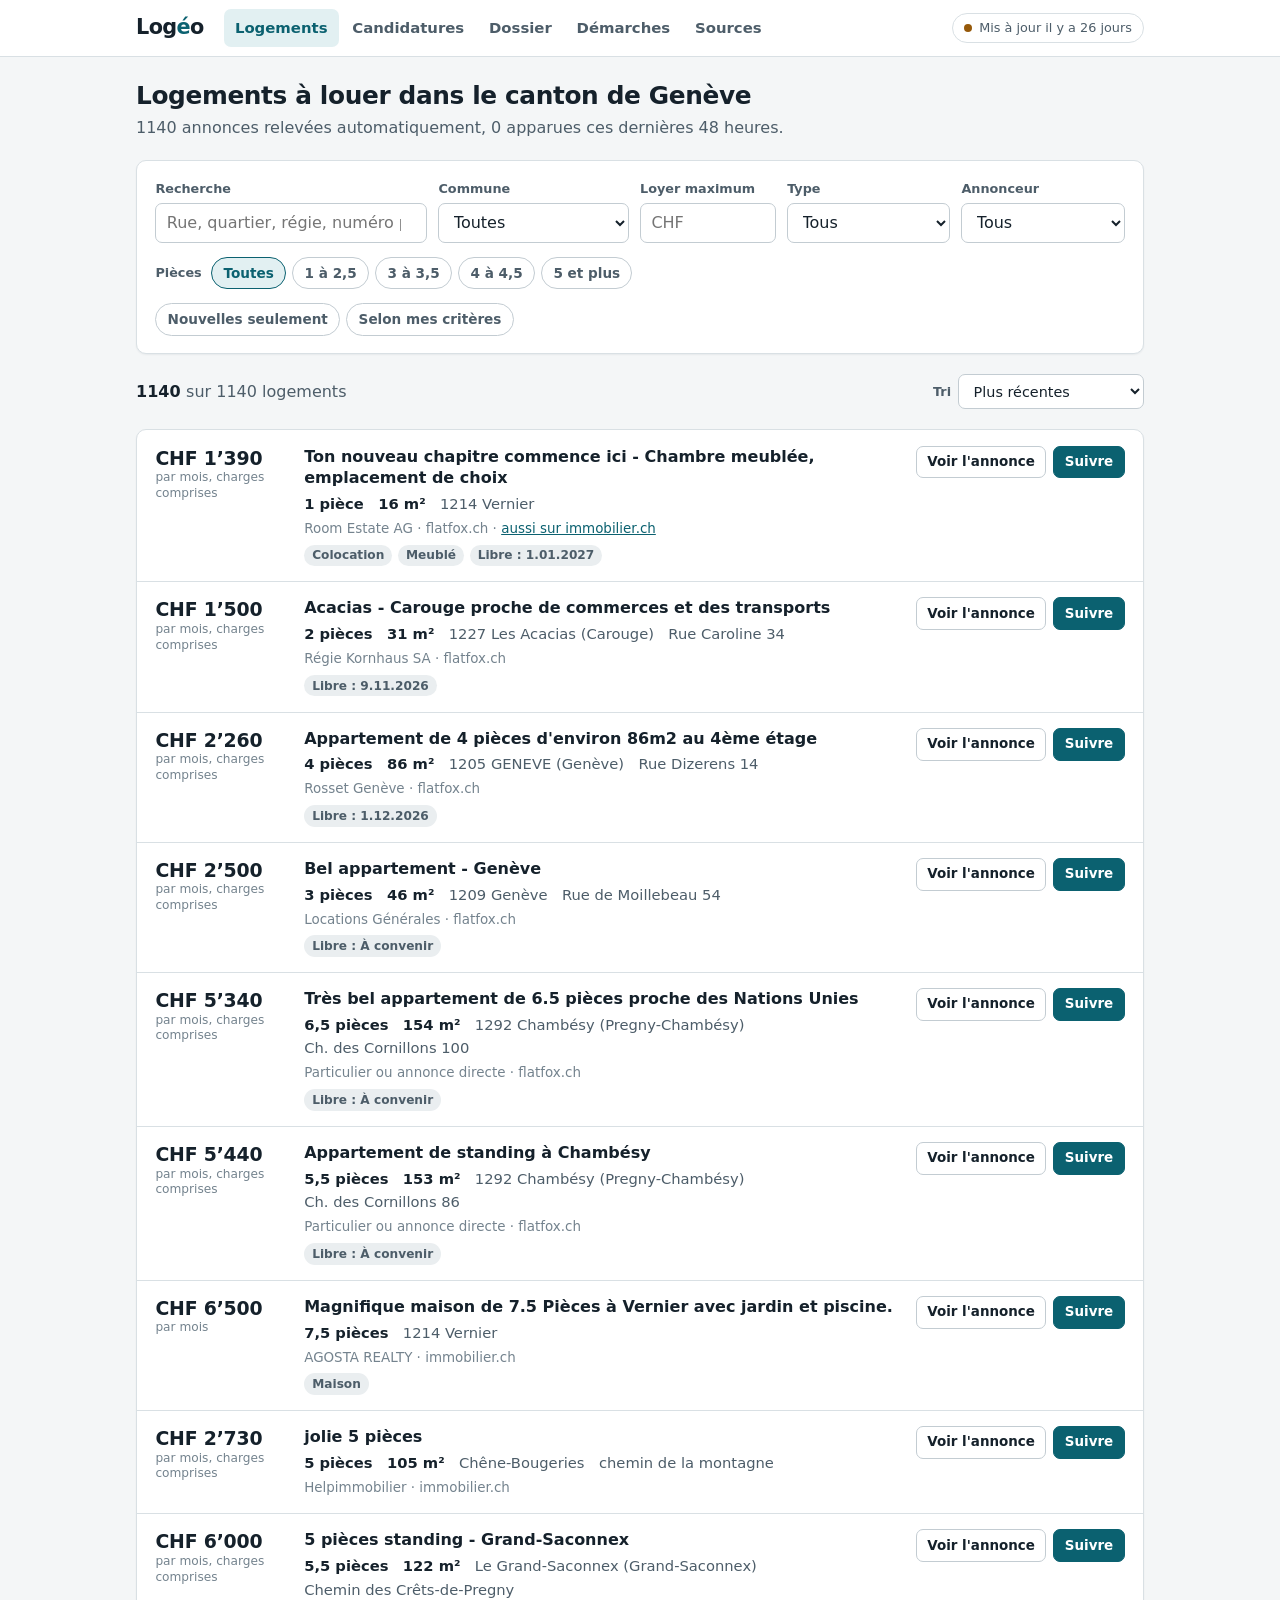
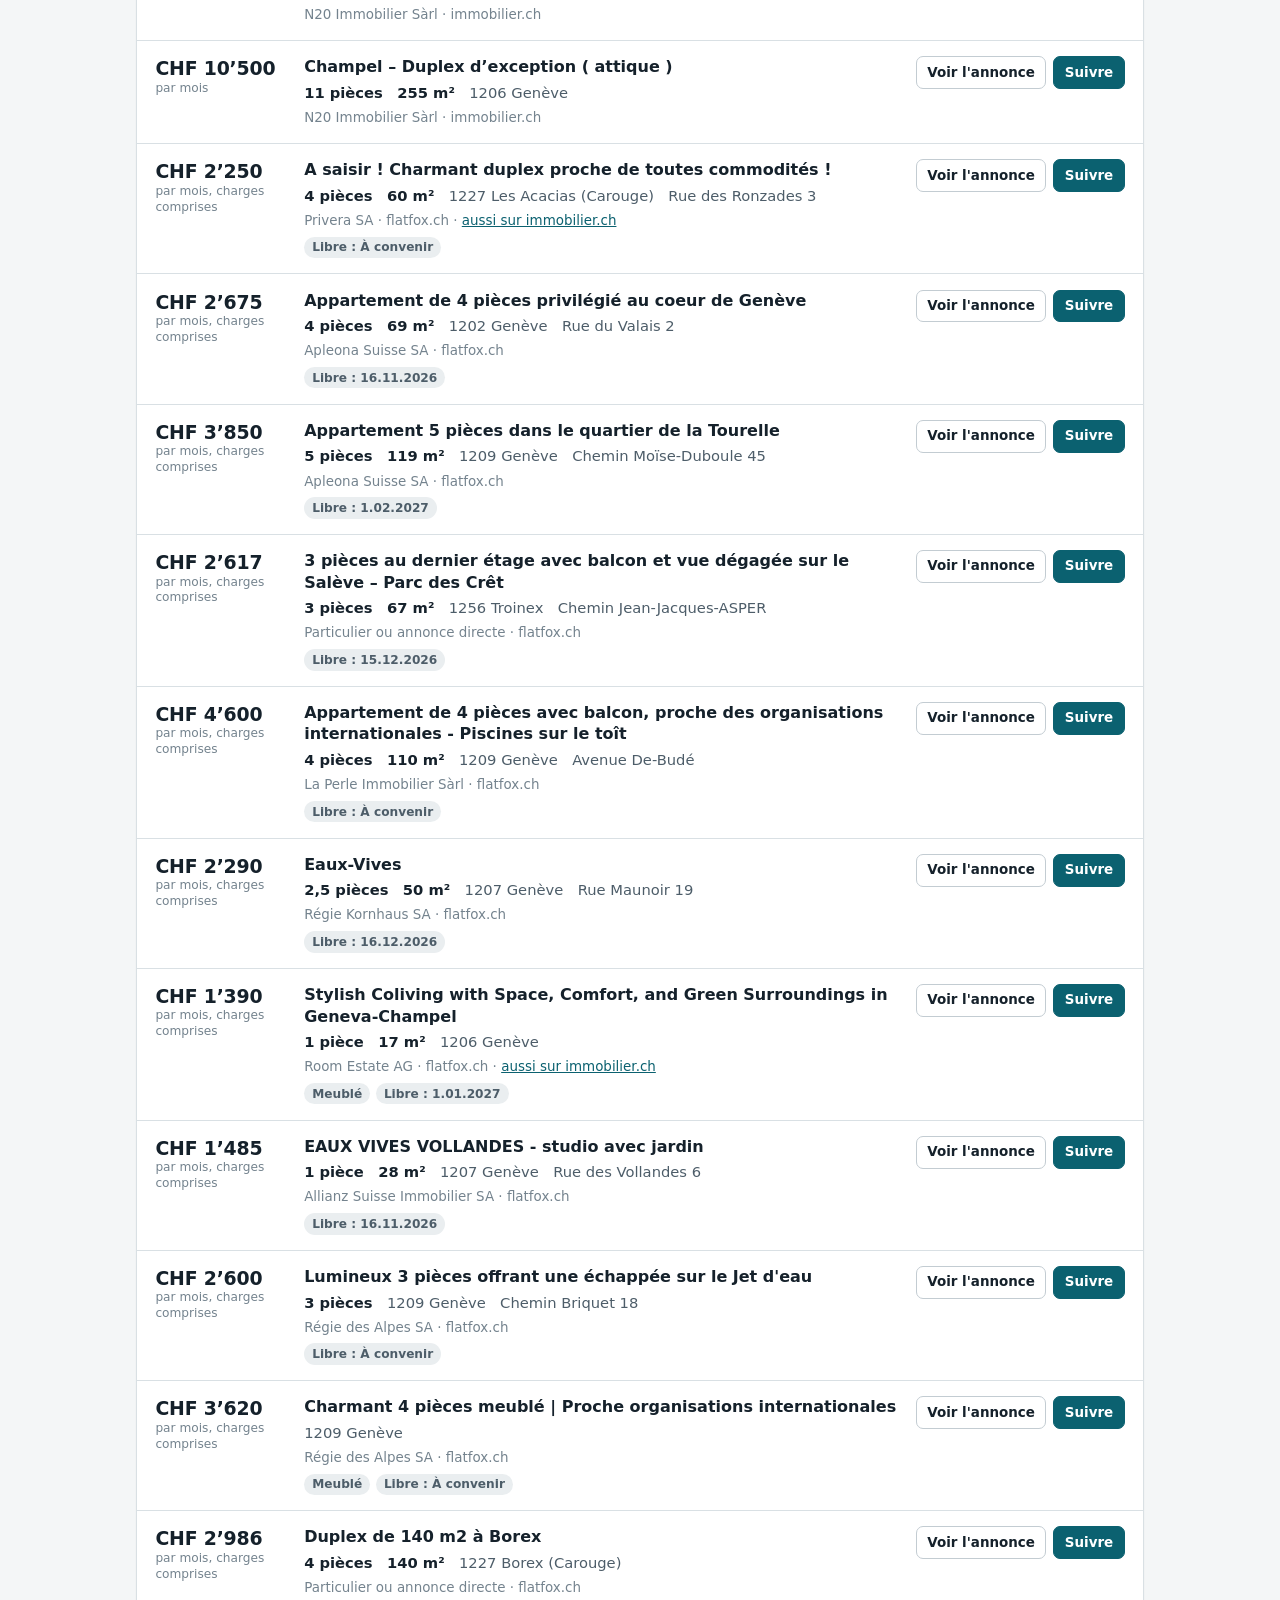
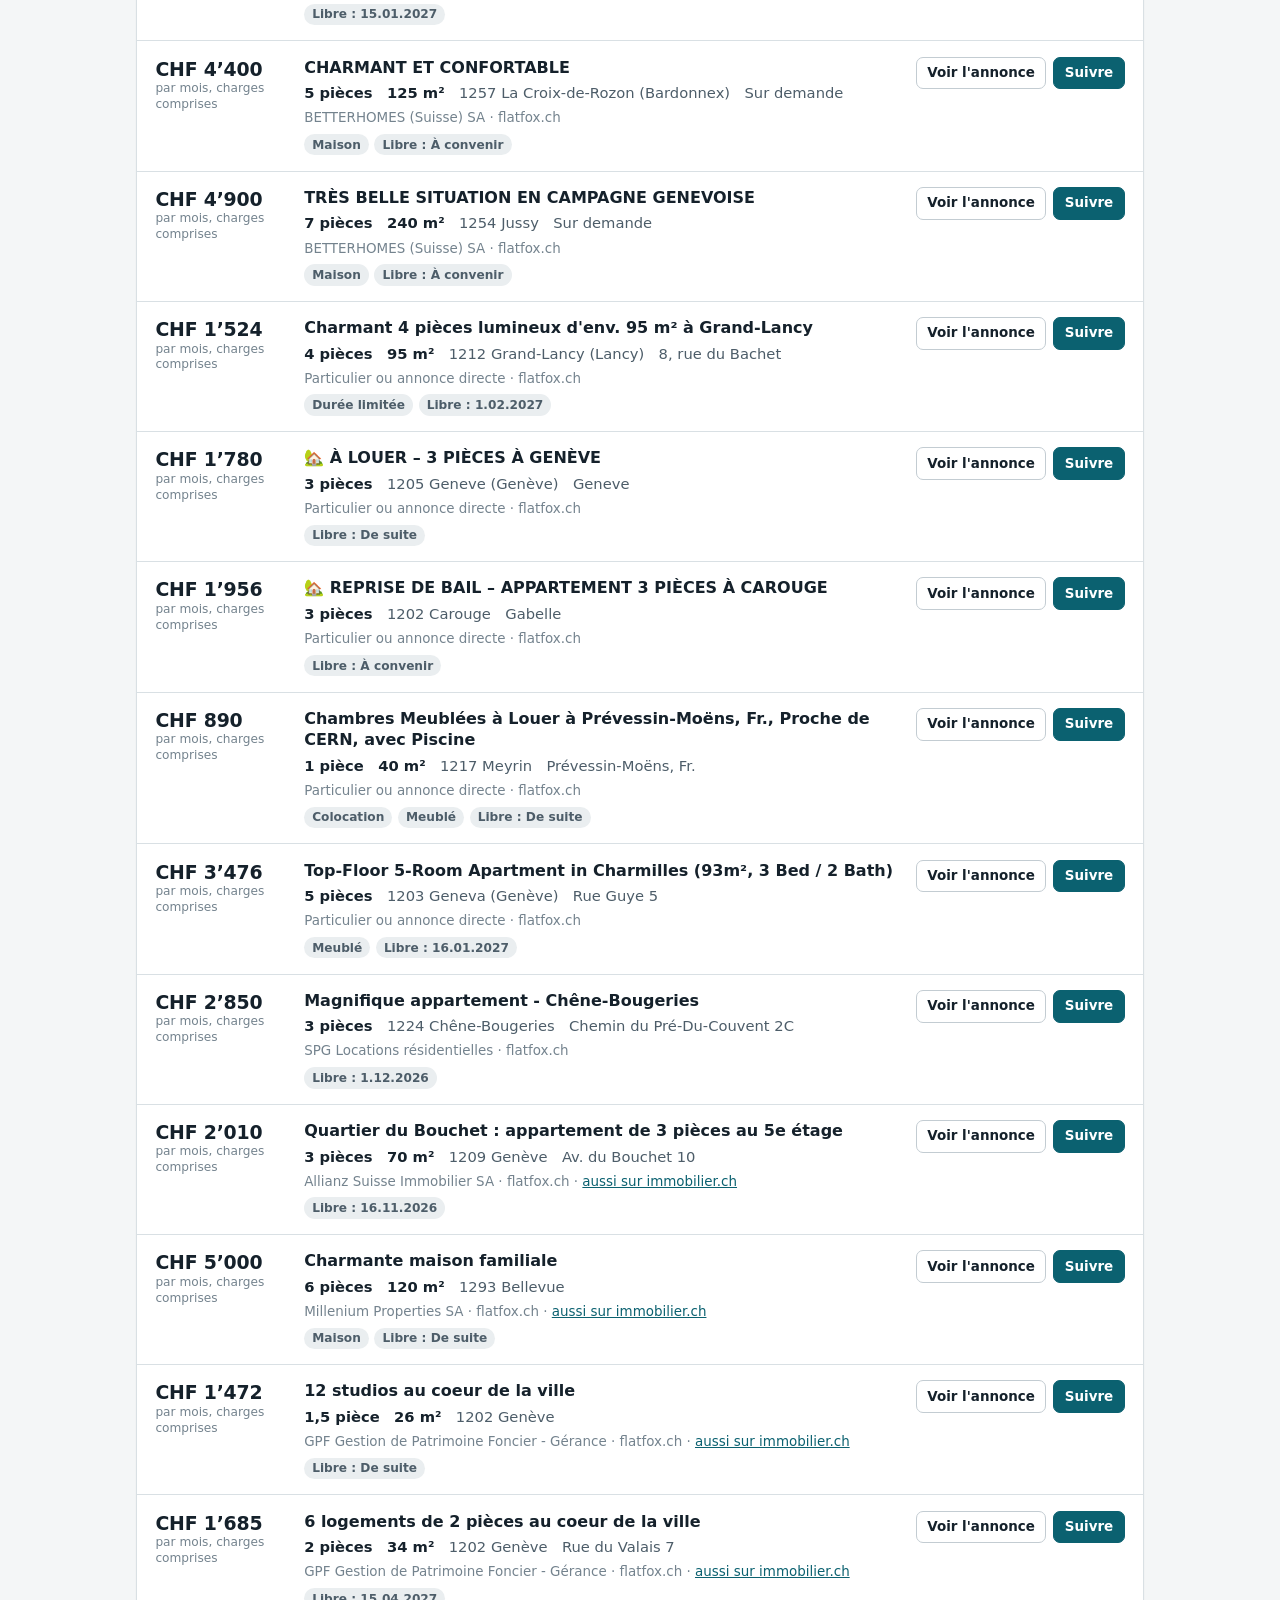
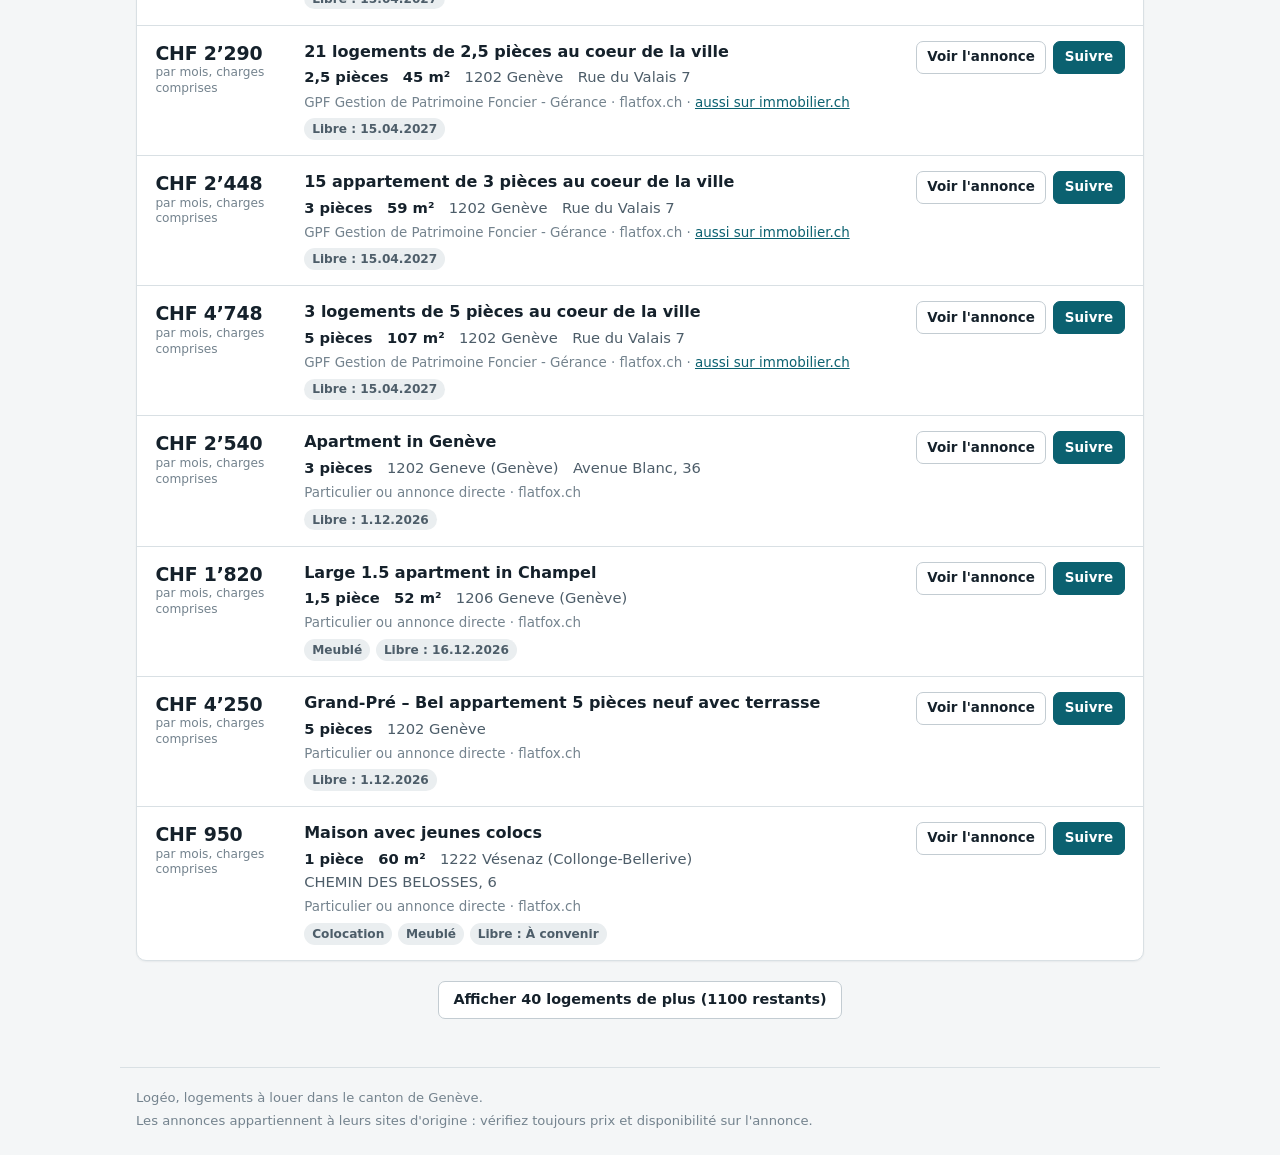
==== logeo/index.html @ df970611 "Logéo : site autonome avec collecte automatique des annonces - logeo/ : interface refaite (sobre, ad" ====
<!doctype html>
<html lang="fr">
<head>
<meta charset="utf-8">
<meta name="viewport" content="width=device-width, initial-scale=1, viewport-fit=cover">
<title>Logéo</title>
<meta name="description" content="Logements à louer dans le canton de Genève, mis à jour en continu, avec suivi des candidatures et dossier prêt à l'emploi.">
<meta name="theme-color" content="#f4f6f7" media="(prefers-color-scheme: light)">
<meta name="theme-color" content="#0f1519" media="(prefers-color-scheme: dark)">
<link rel="manifest" href="manifest.webmanifest">
<link rel="icon" href="icon.svg" type="image/svg+xml">
<link rel="apple-touch-icon" href="icon-180.png">
<meta name="apple-mobile-web-app-capable" content="yes">
<meta name="apple-mobile-web-app-title" content="Logéo">
<link rel="stylesheet" href="app.css">
</head>
<body>
<!--CORPS-->
<header class="top">
  <div class="wrap top-in">
    <a class="brand" href="#logements" aria-label="Logéo, logements">Log<span>é</span>o</a>
    <nav class="tabs" id="tabs" aria-label="Sections">
      <a href="#logements" data-tab="logements"><svg viewBox="0 0 24 24" aria-hidden="true"><path d="M4 11.5 12 5l8 6.5V20h-5.5v-5h-5v5H4z"/></svg><span>Logements</span></a>
      <a href="#suivi" data-tab="suivi"><svg viewBox="0 0 24 24" aria-hidden="true"><path d="M5 5h14v14H5zM8.5 12l2.5 2.5 4.5-5"/></svg><span>Candidatures</span><b class="pill" id="nSuivi" hidden></b></a>
      <a href="#dossier" data-tab="dossier"><svg viewBox="0 0 24 24" aria-hidden="true"><path d="M7 4h7l4 4v12H7zM14 4v4h4M10 13h5M10 16.5h5"/></svg><span>Dossier</span></a>
      <a href="#demarches" data-tab="demarches"><svg viewBox="0 0 24 24" aria-hidden="true"><path d="M4 20h16M6 20V9l6-4 6 4v11M10 20v-5h4v5"/></svg><span>Démarches</span></a>
      <a href="#sources" data-tab="sources"><svg viewBox="0 0 24 24" aria-hidden="true"><path d="M12 4a8 8 0 1 0 0 16 8 8 0 0 0 0-16zM12 11v5M12 8v.5"/></svg><span>Sources</span></a>
    </nav>
    <button type="button" class="etat" id="etat" data-k="attente" title="Actualiser maintenant"><i></i><span id="etatTxt">Chargement</span></button>
  </div>
</header>

<main class="wrap" id="vue" tabindex="-1">
  <p class="vide">Chargement des annonces…</p>
</main>

<footer class="wrap pied">
  <span>Logéo, logements à louer dans le canton de Genève.</span>
  <span>Les annonces appartiennent à leurs sites d'origine : vérifiez toujours prix et disponibilité sur l'annonce.</span>
</footer>
<div id="toast" role="status" aria-live="polite"></div>
<noscript><p class="wrap vide">Logéo a besoin de JavaScript pour afficher les annonces.</p></noscript>
<script src="contenu.js"></script>
<script src="app.js"></script>
<!--/CORPS-->
</body>
</html>
---- logeo/app.css ----
/* Logéo. Mise en page : un outil de travail, pas une vitrine. Une colonne de lecture, des listes denses,
   une barre d'onglets en haut sur grand écran et en bas sur téléphone. Bleu pétrole du Léman pour les actions. */
:root {
  --fond: #f4f6f7; --carte: #ffffff; --creux: #eaeef0;
  --encre: #15212b; --encre2: #4d5d69; --encre3: #74838e;
  --trait: #d9e0e4; --trait2: #c3ccd2;
  --accent: #0b6170; --accent-encre: #ffffff; --accent-doux: #e2f0f2;
  --ok: #1d7a4c; --ok-f: #e3f3ea; --alerte: #96590a; --alerte-f: #fbefd9; --refus: #b03a30; --refus-f: #fbe6e3; --info: #2b5fa8; --info-f: #e4edf9;
  --police: system-ui, -apple-system, "Segoe UI", Roboto, "Helvetica Neue", Arial, sans-serif;
  --r: 10px; --r2: 7px;
  --ombre: 0 1px 2px rgba(21, 33, 43, .06);
}
@media (prefers-color-scheme: dark) {
  :root:not([data-theme="light"]) {
    --fond: #0f1519; --carte: #172026; --creux: #1e2a31;
    --encre: #e9eff2; --encre2: #a9b7c0; --encre3: #8494a0;
    --trait: #29363e; --trait2: #3a4a54;
    --accent: #62c3d0; --accent-encre: #06262c; --accent-doux: #16343a;
    --ok: #6fd3a0; --ok-f: #143024; --alerte: #f0b860; --alerte-f: #3a2c12; --refus: #ff9a8f; --refus-f: #40201c; --info: #8fb9ff; --info-f: #17294a;
    --ombre: none; color-scheme: dark;
  }
}
:root[data-theme="dark"] {
  --fond: #0f1519; --carte: #172026; --creux: #1e2a31;
  --encre: #e9eff2; --encre2: #a9b7c0; --encre3: #8494a0;
  --trait: #29363e; --trait2: #3a4a54;
  --accent: #62c3d0; --accent-encre: #06262c; --accent-doux: #16343a;
  --ok: #6fd3a0; --ok-f: #143024; --alerte: #f0b860; --alerte-f: #3a2c12; --refus: #ff9a8f; --refus-f: #40201c; --info: #8fb9ff; --info-f: #17294a;
  --ombre: none; color-scheme: dark;
}

*, *::before, *::after { box-sizing: border-box; }
html { -webkit-text-size-adjust: 100%; scroll-padding-top: 4.5rem; }
body { margin: 0; background: var(--fond); color: var(--encre); font: 400 1rem/1.5 var(--police); min-height: 100vh; }
[hidden] { display: none !important; }
h1, h2, h3, p, ul { margin: 0; }
ul { padding: 0; list-style: none; }
a { color: var(--accent); }
h1 { font-size: 1.55rem; line-height: 1.2; font-weight: 700; letter-spacing: -.015em; text-wrap: balance; }
h2 { font-size: 1.12rem; line-height: 1.3; font-weight: 650; text-wrap: balance; }
h3 { font-size: 1rem; line-height: 1.35; font-weight: 600; }
:focus-visible { outline: 2px solid var(--accent); outline-offset: 2px; border-radius: 4px; }

.wrap { max-width: 1040px; margin-inline: auto; padding-left: max(16px, env(safe-area-inset-left, 0px)); padding-right: max(16px, env(safe-area-inset-right, 0px)); }

/* ---------- En-tête et onglets ---------- */
.top { position: sticky; top: env(safe-area-inset-top, 0px); z-index: 20; background: var(--carte); border-bottom: 1px solid var(--trait); }
body::before { content: ""; position: fixed; inset: 0 0 auto; height: env(safe-area-inset-top, 0px); z-index: 30; background: var(--carte); }
.top-in { display: flex; align-items: center; gap: 1.25rem; min-height: 3.5rem; }
.brand { font-size: 1.3rem; font-weight: 750; letter-spacing: -.03em; color: var(--encre); text-decoration: none; }
.brand span { color: var(--accent); }
.tabs { display: flex; gap: .15rem; flex: 1; min-width: 0; }
.tabs a { display: flex; align-items: center; gap: .4rem; padding: .5rem .7rem; border-radius: var(--r2); color: var(--encre2); text-decoration: none; font-size: .93rem; font-weight: 550; white-space: nowrap; }
.tabs a svg { width: 1.15rem; height: 1.15rem; fill: none; stroke: currentColor; stroke-width: 1.7; stroke-linecap: round; stroke-linejoin: round; display: none; }
.tabs a:hover { background: var(--creux); color: var(--encre); }
.tabs a[aria-current="page"] { background: var(--accent-doux); color: var(--accent); }
.pill { font-size: .72rem; font-weight: 650; background: var(--accent); color: var(--accent-encre); border-radius: 99px; padding: 0 .42rem; line-height: 1.45; font-variant-numeric: tabular-nums; }
.etat { display: inline-flex; align-items: center; gap: .45rem; margin-left: auto; padding: .38rem .7rem; border: 1px solid var(--trait); border-radius: 99px; background: var(--carte); color: var(--encre2); font: 500 .8rem/1.2 var(--police); cursor: pointer; white-space: nowrap; }
.etat:hover { border-color: var(--trait2); color: var(--encre); }
.etat i { width: .5rem; height: .5rem; border-radius: 50%; background: var(--encre3); flex: none; }
.etat[data-k="ok"] i { background: var(--ok); }
.etat[data-k="vieux"] i, .etat[data-k="erreur"] i { background: var(--alerte); }
.etat[data-k="attente"] i { animation: pouls 1s ease-in-out infinite; }
@keyframes pouls { 50% { opacity: .25; } }

main { padding-block: 1.5rem 3rem; display: flex; flex-direction: column; gap: 1.25rem; outline: none; }
.tete { display: flex; flex-direction: column; gap: .35rem; }
.tete p { color: var(--encre2); max-width: 68ch; }
.vide { color: var(--encre2); padding-block: 2.5rem; text-align: center; }
.vide b { display: block; color: var(--encre); margin-bottom: .2rem; }
.pied { display: flex; flex-direction: column; gap: .2rem; padding-block: 1.25rem calc(1.5rem + env(safe-area-inset-bottom, 0px)); border-top: 1px solid var(--trait); color: var(--encre3); font-size: .82rem; }

/* ---------- Éléments communs ---------- */
.carte { background: var(--carte); border: 1px solid var(--trait); border-radius: var(--r); box-shadow: var(--ombre); }
.pad { padding: 1.1rem 1.15rem; }
.pile { display: flex; flex-direction: column; gap: 1rem; }
.btn { display: inline-flex; align-items: center; justify-content: center; gap: .4rem; min-height: 2.4rem; padding: .45rem .9rem; border: 1px solid var(--trait2); border-radius: var(--r2); background: var(--carte); color: var(--encre); font: 550 .9rem/1.2 var(--police); text-decoration: none; cursor: pointer; white-space: nowrap; }
.btn:hover { border-color: var(--encre3); }
.btn.plein { background: var(--accent); border-color: var(--accent); color: var(--accent-encre); }
.btn.plein:hover { filter: brightness(1.08); }
.btn.actif { background: var(--accent-doux); border-color: var(--accent); color: var(--accent); }
.btn.discret { border-color: transparent; background: transparent; color: var(--encre2); }
.btn.discret:hover { background: var(--creux); color: var(--encre); }
.btn.petit { min-height: 2.05rem; padding: .3rem .65rem; font-size: .84rem; }
.btn[disabled] { opacity: .55; cursor: default; }
.actions { display: flex; flex-wrap: wrap; gap: .5rem; align-items: center; }
.badge { display: inline-flex; align-items: center; padding: .1rem .5rem; border-radius: 99px; background: var(--creux); color: var(--encre2); font-size: .76rem; font-weight: 600; line-height: 1.5; white-space: nowrap; }
.badge.ok { background: var(--ok-f); color: var(--ok); }
.badge.alerte { background: var(--alerte-f); color: var(--alerte); }
.badge.refus { background: var(--refus-f); color: var(--refus); }
.badge.info { background: var(--info-f); color: var(--info); }
.badge.neuf { background: var(--accent); color: var(--accent-encre); }
.note { color: var(--encre3); font-size: .86rem; }
.champ { display: flex; flex-direction: column; gap: .3rem; min-width: 0; }
.champ > label, .champ > .lbl { font-size: .8rem; font-weight: 600; color: var(--encre2); }
input, select, textarea { width: 100%; min-height: 2.5rem; padding: .45rem .65rem; border: 1px solid var(--trait2); border-radius: var(--r2); background: var(--carte); color: var(--encre); font: 400 1rem/1.35 var(--police); }
textarea { min-height: 8rem; resize: vertical; line-height: 1.5; }
input[type="checkbox"] { width: 1.15rem; height: 1.15rem; min-height: 0; padding: 0; accent-color: var(--accent); flex: none; }
input:focus-visible, select:focus-visible, textarea:focus-visible { outline: 2px solid var(--accent); outline-offset: 0; border-color: var(--accent); }
.grille { display: grid; grid-template-columns: repeat(auto-fit, minmax(13rem, 1fr)); gap: .85rem; }
.grille .large { grid-column: 1 / -1; }

/* ---------- Logements : filtres ---------- */
.filtres { display: flex; flex-direction: column; gap: .85rem; }
.filtres summary { display: none; }
.f-grille { display: grid; grid-template-columns: 2fr 1.4fr 1fr 1.2fr 1.2fr; gap: .7rem; }
.puces { display: flex; flex-wrap: wrap; gap: .4rem; align-items: center; }
.puces .lbl { font-size: .8rem; font-weight: 600; color: var(--encre2); margin-right: .2rem; }
.puce { min-height: 2.05rem; padding: .25rem .7rem; border: 1px solid var(--trait2); border-radius: 99px; background: var(--carte); color: var(--encre2); font: 550 .85rem/1.2 var(--police); cursor: pointer; }
.puce:hover { border-color: var(--encre3); color: var(--encre); }
.puce[aria-pressed="true"] { background: var(--accent-doux); border-color: var(--accent); color: var(--accent); }
.barre { display: flex; flex-wrap: wrap; align-items: center; gap: .6rem 1rem; }
.barre .compte { font-weight: 650; font-variant-numeric: tabular-nums; }
.barre .compte span { font-weight: 400; color: var(--encre2); }
.barre .tri { display: flex; align-items: center; gap: .45rem; margin-left: auto; }
.barre .tri label { font-size: .8rem; font-weight: 600; color: var(--encre2); }
.barre .tri select { width: auto; min-height: 2.2rem; padding-block: .3rem; font-size: .9rem; }

/* ---------- Logements : liste ---------- */
.liste { display: flex; flex-direction: column; }
.liste > * + * { border-top: 1px solid var(--trait); }
.bien { display: grid; grid-template-columns: 8.2rem minmax(0, 1fr) auto; gap: .2rem 1.1rem; align-items: start; padding: .95rem 1.15rem; }
.bien .prix { font-size: 1.18rem; font-weight: 700; letter-spacing: -.01em; font-variant-numeric: tabular-nums; line-height: 1.3; }
.bien .prix small { display: block; font-size: .76rem; font-weight: 400; color: var(--encre3); letter-spacing: 0; }
.bien .prix.nd { font-size: .92rem; font-weight: 600; color: var(--encre2); }
.bien .corps { min-width: 0; display: flex; flex-direction: column; gap: .25rem; }
.bien h3 { overflow-wrap: anywhere; }
.bien h3 a { color: var(--encre); text-decoration: none; }
.bien h3 a:hover { color: var(--accent); text-decoration: underline; }
.faits { display: flex; flex-wrap: wrap; gap: .1rem .9rem; color: var(--encre2); font-size: .92rem; }
.faits b { color: var(--encre); font-weight: 600; }
.origine { color: var(--encre3); font-size: .84rem; overflow-wrap: anywhere; }
.bien .marques { display: flex; flex-wrap: wrap; gap: .35rem; margin-top: .1rem; }
.bien .act { display: flex; gap: .45rem; align-items: center; }
.plus { align-self: center; }

/* ---------- Candidatures ---------- */
.etapes { display: grid; grid-template-columns: repeat(6, minmax(0, 1fr)); gap: .5rem; }
.etapes button { display: flex; flex-direction: column; gap: .1rem; align-items: flex-start; padding: .6rem .75rem; border: 1px solid var(--trait); border-radius: var(--r2); background: var(--carte); color: var(--encre2); font: 500 .8rem/1.25 var(--police); text-align: left; cursor: pointer; min-width: 0; }
.etapes button b { font-size: 1.25rem; font-weight: 700; color: var(--encre); font-variant-numeric: tabular-nums; }
.etapes button span { overflow-wrap: anywhere; }
.etapes button[aria-pressed="true"] { border-color: var(--accent); background: var(--accent-doux); color: var(--accent); }
.etapes button[aria-pressed="true"] b { color: var(--accent); }
details.carte > summary { padding: .9rem 1.15rem; font-weight: 600; cursor: pointer; }
details.carte[open] > summary { border-bottom: 1px solid var(--trait); }
details.carte > form { padding: 1.1rem 1.15rem; display: flex; flex-direction: column; gap: 1rem; }
.cand { display: grid; grid-template-columns: minmax(0, 1fr) auto; gap: .5rem 1rem; padding: .95rem 1.15rem; }
.cand .prix { font-weight: 700; font-variant-numeric: tabular-nums; text-align: right; white-space: nowrap; }
.cand .bas { grid-column: 1 / -1; display: flex; flex-wrap: wrap; gap: .45rem; align-items: center; }
.cand .bas .pousse { flex: 1; }
.cand .bas select, .cand .bas input[type="date"] { width: auto; min-height: 2.05rem; padding-block: .25rem; font-size: .88rem; }

/* ---------- Dossier ---------- */
.deux { display: grid; grid-template-columns: minmax(0, 1.25fr) minmax(0, 1fr); gap: 1rem; align-items: start; }
.avance { display: flex; align-items: center; gap: .75rem; }
.avance .jauge { flex: 1; height: .5rem; border-radius: 99px; background: var(--creux); overflow: hidden; }
.avance .jauge i { display: block; height: 100%; background: var(--accent); border-radius: 99px; transition: width .25s ease; }
.avance b { font-variant-numeric: tabular-nums; font-size: .9rem; }
.coches { display: flex; flex-direction: column; }
.coches label { display: flex; gap: .7rem; padding: .65rem 0; align-items: flex-start; cursor: pointer; }
.coches label + label { border-top: 1px solid var(--trait); }
.coches input { margin-top: .15rem; }
.coches b { display: block; font-weight: 600; font-size: .95rem; }
.coches span { color: var(--encre2); font-size: .86rem; }
#lettre { min-height: 22rem; font-size: .95rem; }

/* ---------- Démarches et sources ---------- */
.groupe { font-size: .78rem; font-weight: 700; letter-spacing: .06em; text-transform: uppercase; color: var(--encre3); margin-top: .5rem; }
.cartes { display: grid; grid-template-columns: repeat(auto-fill, minmax(18.5rem, 1fr)); gap: .85rem; }
.cartes > .carte { display: flex; flex-direction: column; gap: .55rem; }
.cartes p { color: var(--encre2); font-size: .93rem; }
.cartes .actions { margin-top: auto; padding-top: .35rem; }
.lignes > * { display: grid; grid-template-columns: minmax(0, 1fr) auto; gap: .2rem 1rem; padding: .8rem 1.15rem; align-items: center; }
.lignes > * + * { border-top: 1px solid var(--trait); }
.lignes small { display: block; color: var(--encre2); font-size: .86rem; overflow-wrap: anywhere; }
.lignes .chiffre { font-size: 1.15rem; font-weight: 700; font-variant-numeric: tabular-nums; text-align: right; }
.texte { display: flex; flex-direction: column; gap: .6rem; color: var(--encre2); max-width: 70ch; }
.texte b { color: var(--encre); }

#toast { position: fixed; left: 50%; bottom: calc(1.25rem + env(safe-area-inset-bottom, 0px)); transform: translateX(-50%); z-index: 40; width: max-content; max-width: calc(100% - 32px); }
#toast > div { display: flex; align-items: center; gap: .9rem; padding: .65rem 1rem; border-radius: var(--r); background: var(--encre); color: var(--fond); font-size: .92rem; box-shadow: 0 6px 24px rgba(0, 0, 0, .25); }
#toast button { border: 0; background: none; color: inherit; font: 650 .92rem var(--police); text-decoration: underline; cursor: pointer; padding: 0; }

/* ---------- Tablette et téléphone ---------- */
@media (max-width: 900px) {
  .f-grille { grid-template-columns: 1fr 1fr; }
  .f-grille .champ:first-child { grid-column: 1 / -1; }
  .deux { grid-template-columns: 1fr; }
  .etapes { grid-template-columns: repeat(3, minmax(0, 1fr)); }
}
@media (max-width: 760px) {
  html { scroll-padding-top: 4rem; }
  .top-in { min-height: 3.1rem; }
  .tabs { position: fixed; inset: auto 0 0; z-index: 25; gap: 0; background: var(--carte); border-top: 1px solid var(--trait);
    padding: .25rem max(4px, env(safe-area-inset-right, 0px)) calc(.25rem + env(safe-area-inset-bottom, 0px)) max(4px, env(safe-area-inset-left, 0px)); }
  .tabs a { flex: 1; min-width: 0; flex-direction: column; gap: .1rem; padding: .35rem .1rem; font-size: .68rem; font-weight: 600; position: relative; }
  .tabs a span { overflow: hidden; text-overflow: ellipsis; max-width: 100%; }
  .tabs a svg { display: block; width: 1.35rem; height: 1.35rem; }
  .tabs a[aria-current="page"] { background: none; }
  .tabs .pill { position: absolute; top: .1rem; left: calc(50% + .45rem); }
  .pied { padding-bottom: calc(5.2rem + env(safe-area-inset-bottom, 0px)); }
  #toast { bottom: calc(5rem + env(safe-area-inset-bottom, 0px)); }
  main { padding-block: 1.1rem 2rem; }
  h1 { font-size: 1.35rem; }
  .filtres { display: block; }
  .filtres summary { display: flex; align-items: center; justify-content: space-between; padding: .8rem 1rem; font-weight: 600; cursor: pointer; list-style: none; }
  .filtres summary::-webkit-details-marker { display: none; }
  .filtres summary::after { content: "Afficher"; font-weight: 500; font-size: .85rem; color: var(--accent); }
  .filtres[open] summary::after { content: "Masquer"; }
  .filtres[open] summary { border-bottom: 1px solid var(--trait); }
  .filtres .f-corps { padding: 1rem; }
  .barre .tri { margin-left: 0; width: 100%; }
  .barre .tri select { flex: 1; }
  .bien { grid-template-columns: minmax(0, 1fr) auto; padding: .9rem 1rem; }
  .bien .prix { grid-column: 1; }
  .bien .corps { grid-column: 1 / -1; grid-row: 2; }
  .bien .act { grid-column: 2; grid-row: 1; }
  .bien .act .voir { display: none; }
  .cand, .lignes > *, .pad { padding-inline: 1rem; }
  .cartes { grid-template-columns: 1fr; }
}
@media (min-width: 761px) {
  .filtres { padding: 1.1rem 1.15rem; }
  .filtres .f-corps { display: flex; flex-direction: column; gap: .85rem; }
}
@media (max-width: 760px) { .filtres .f-corps { display: flex; flex-direction: column; gap: .85rem; } }
@media (prefers-reduced-motion: reduce) { * { animation: none !important; transition: none !important; } }
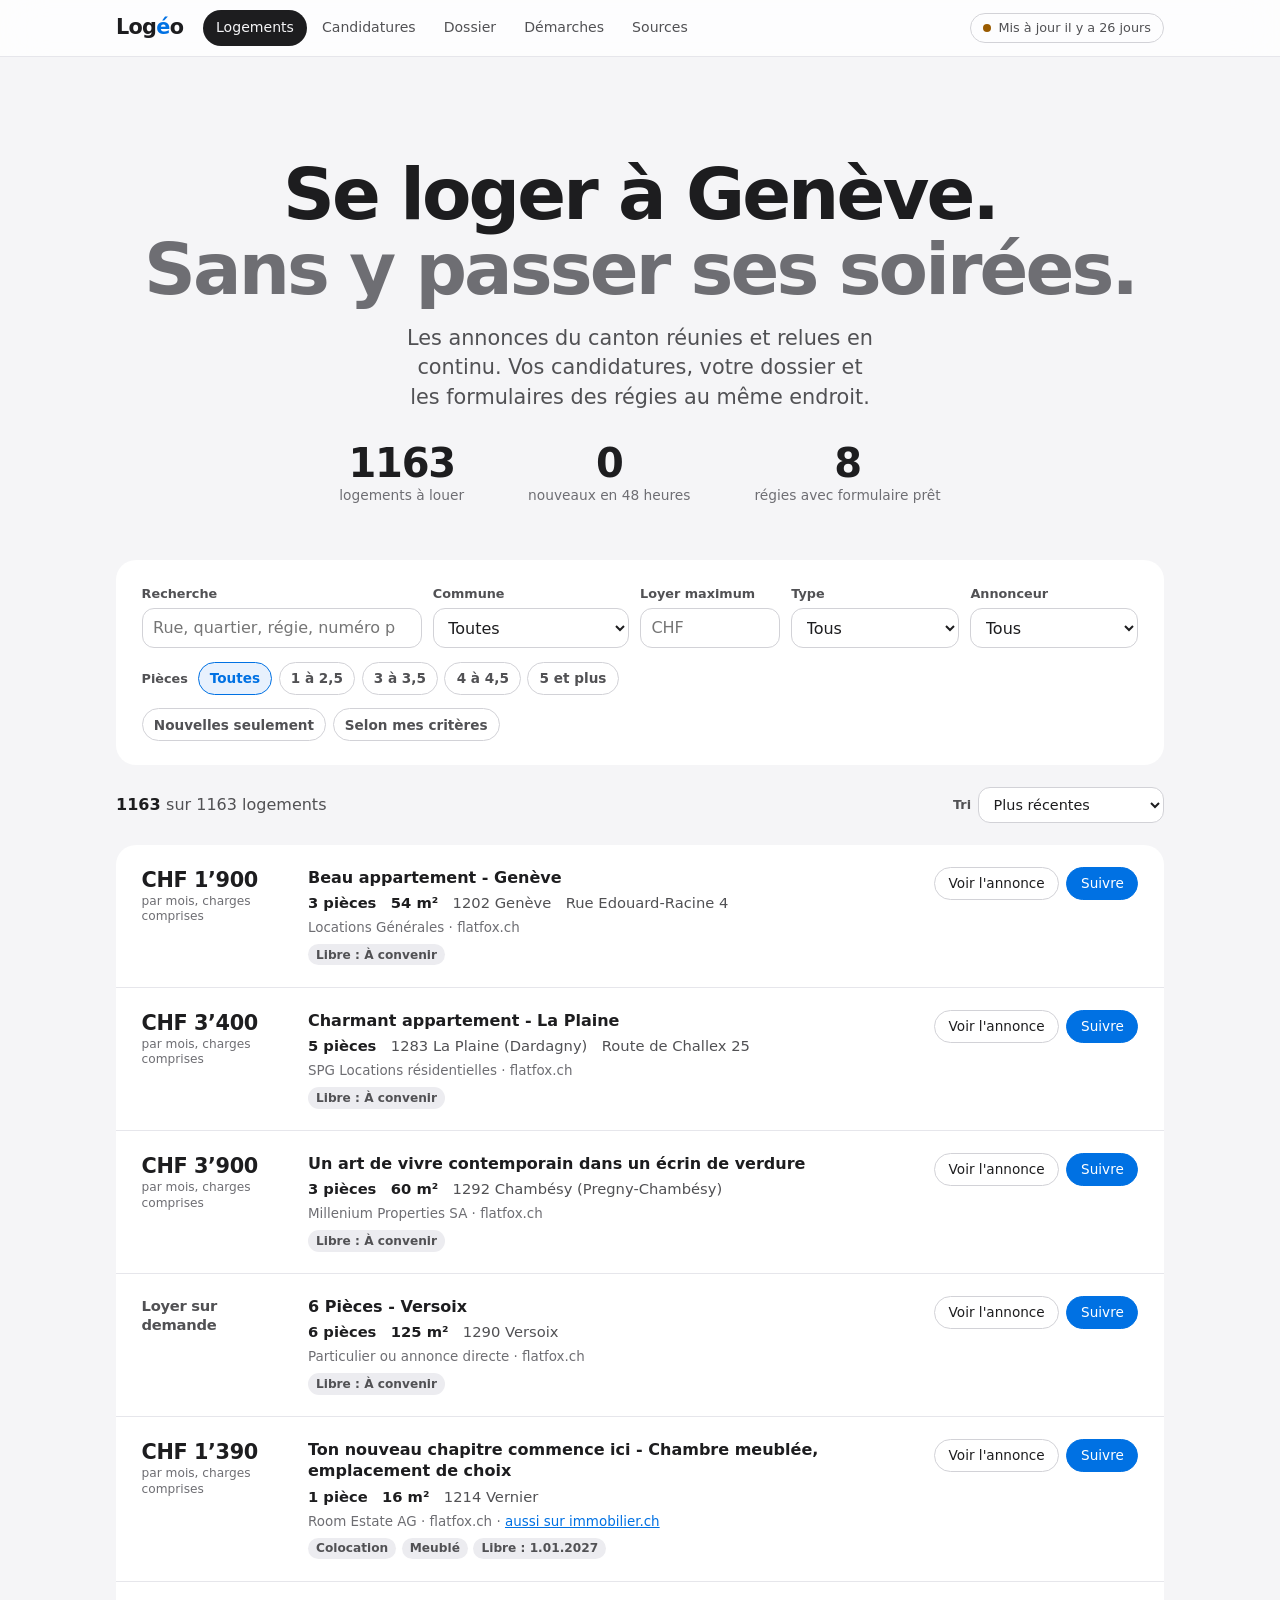
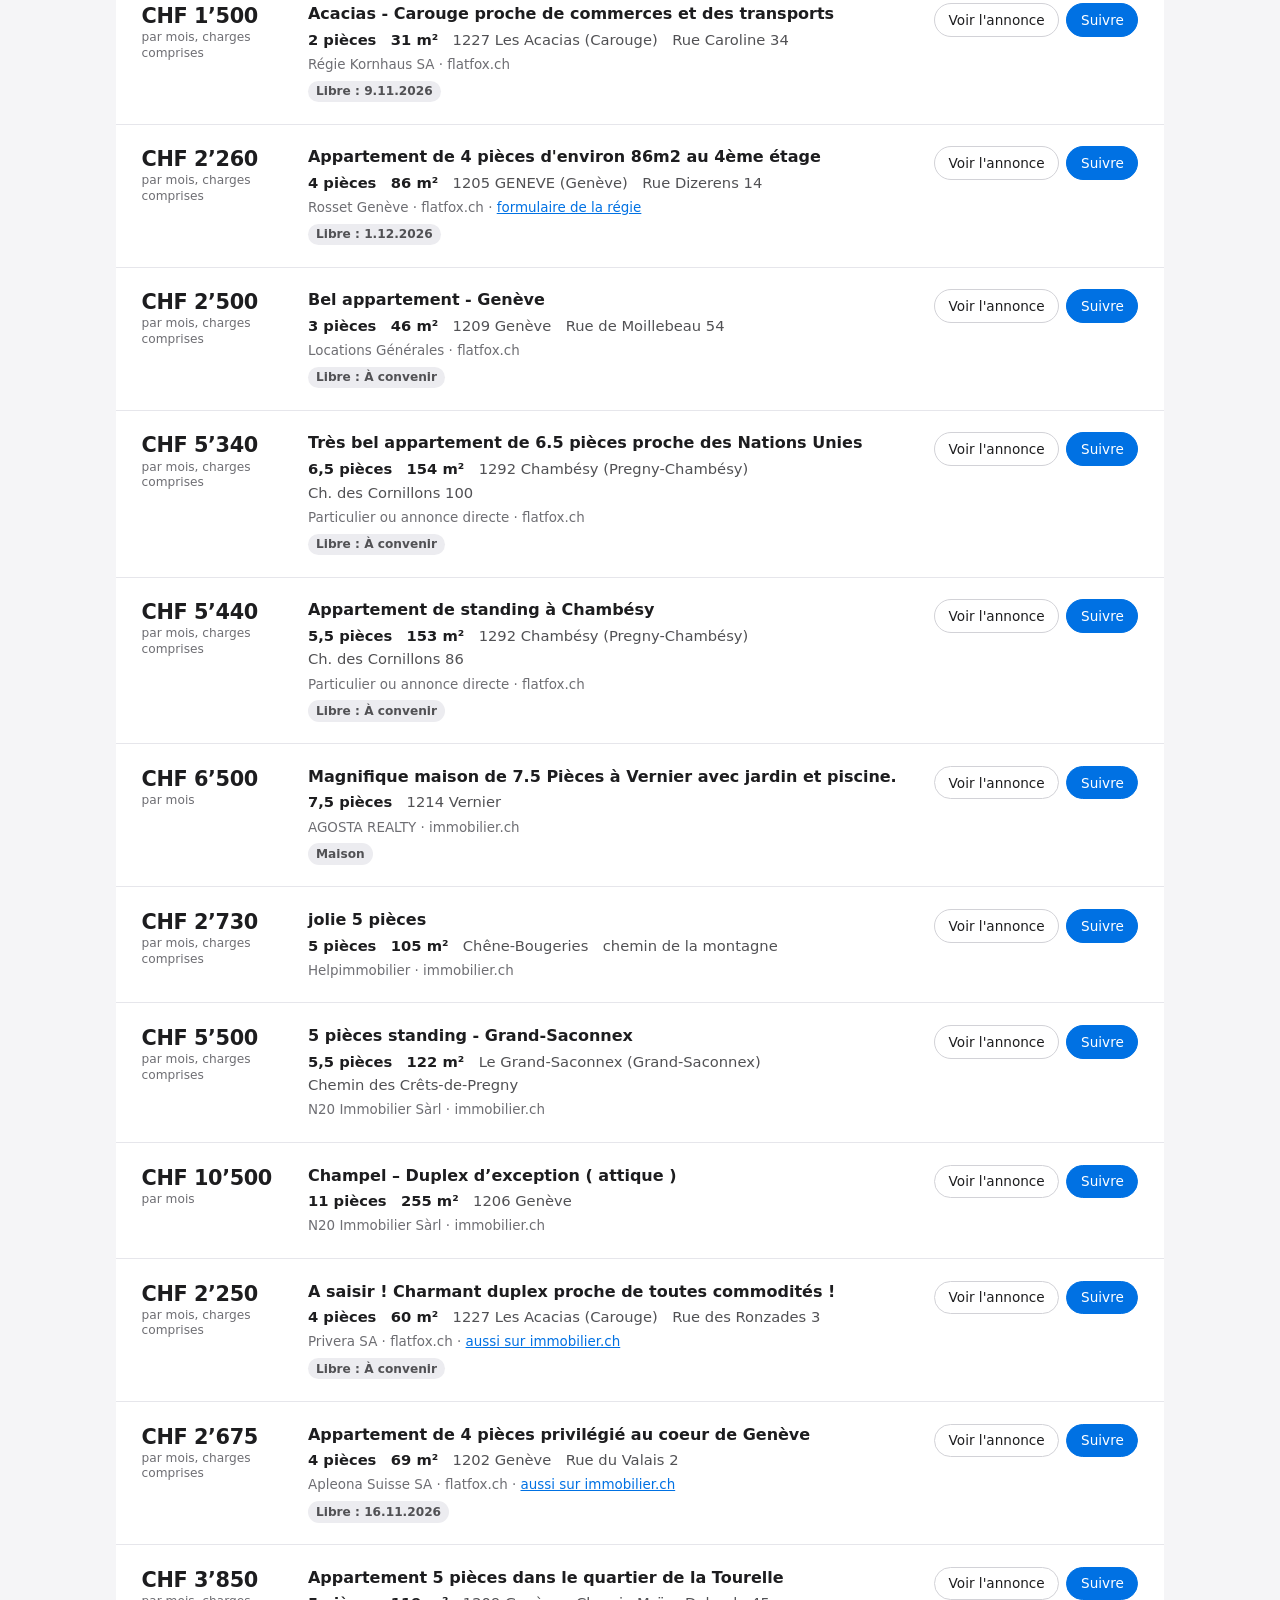
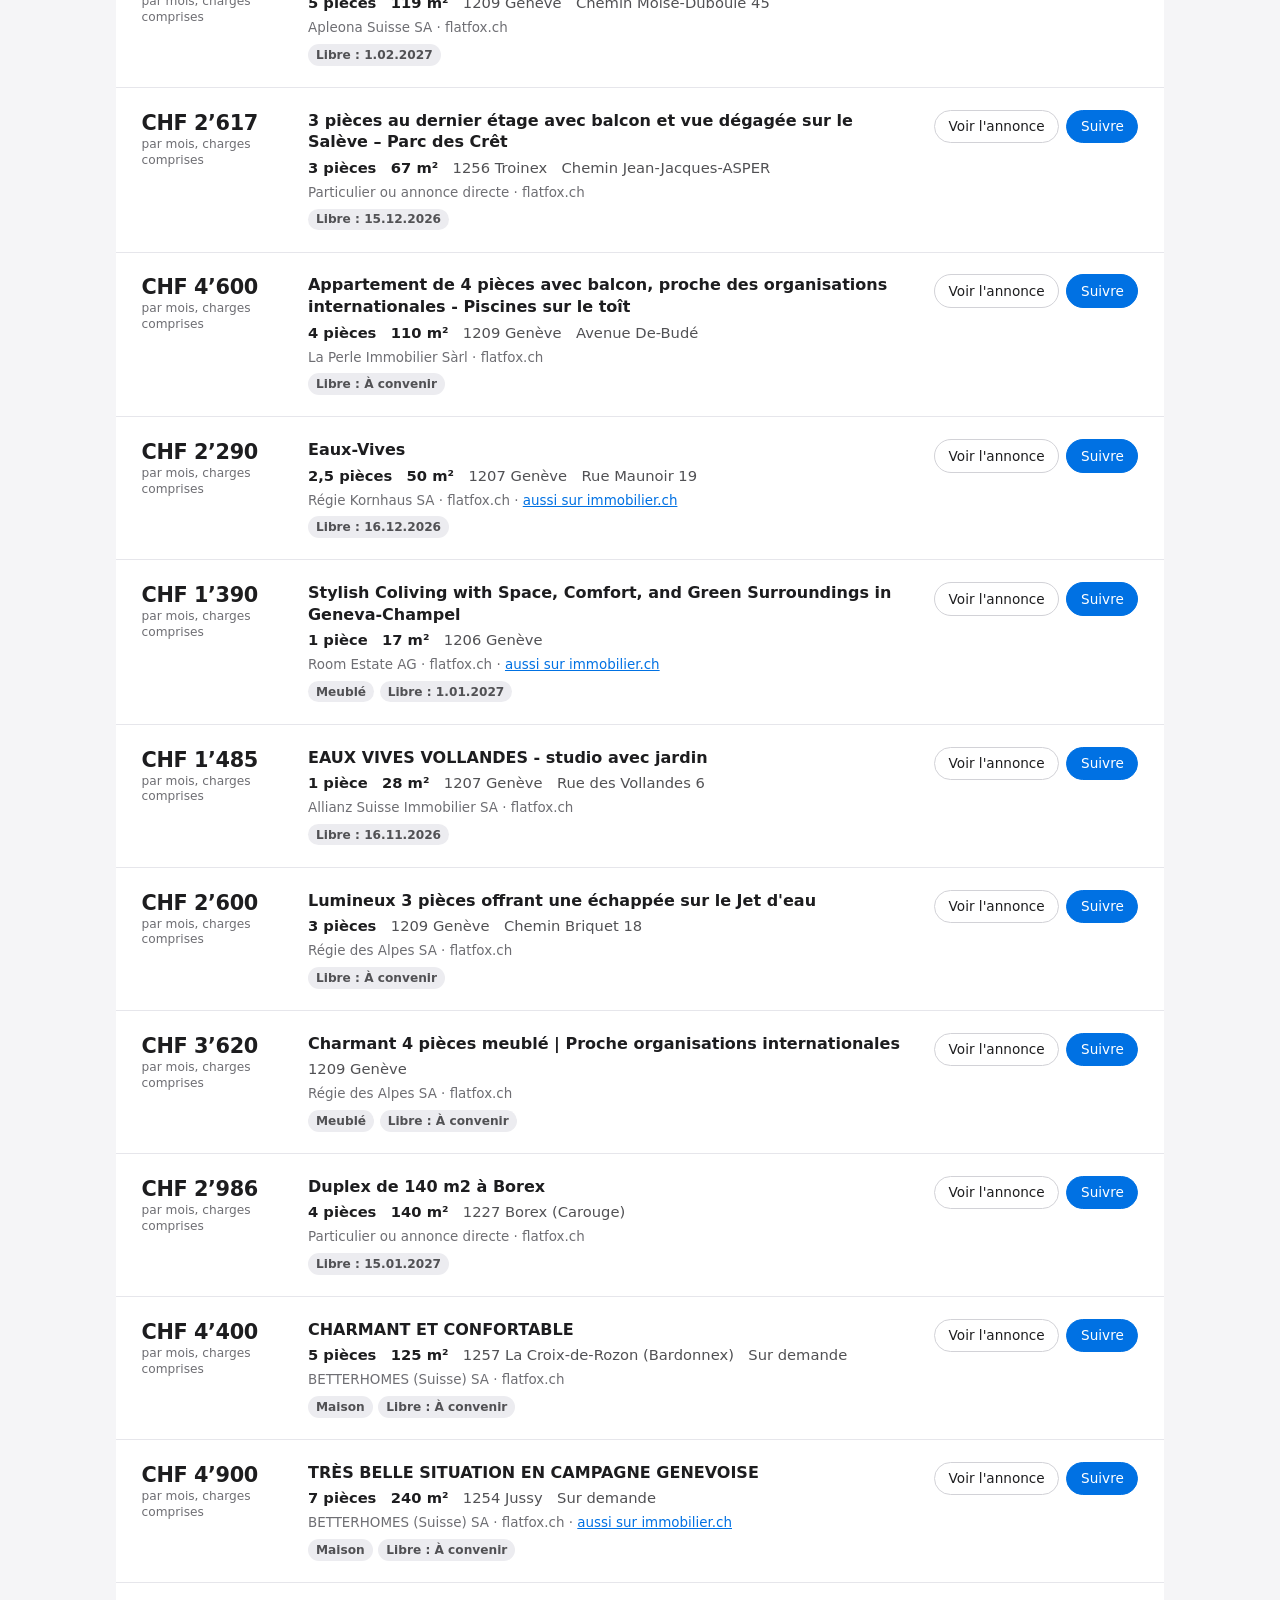
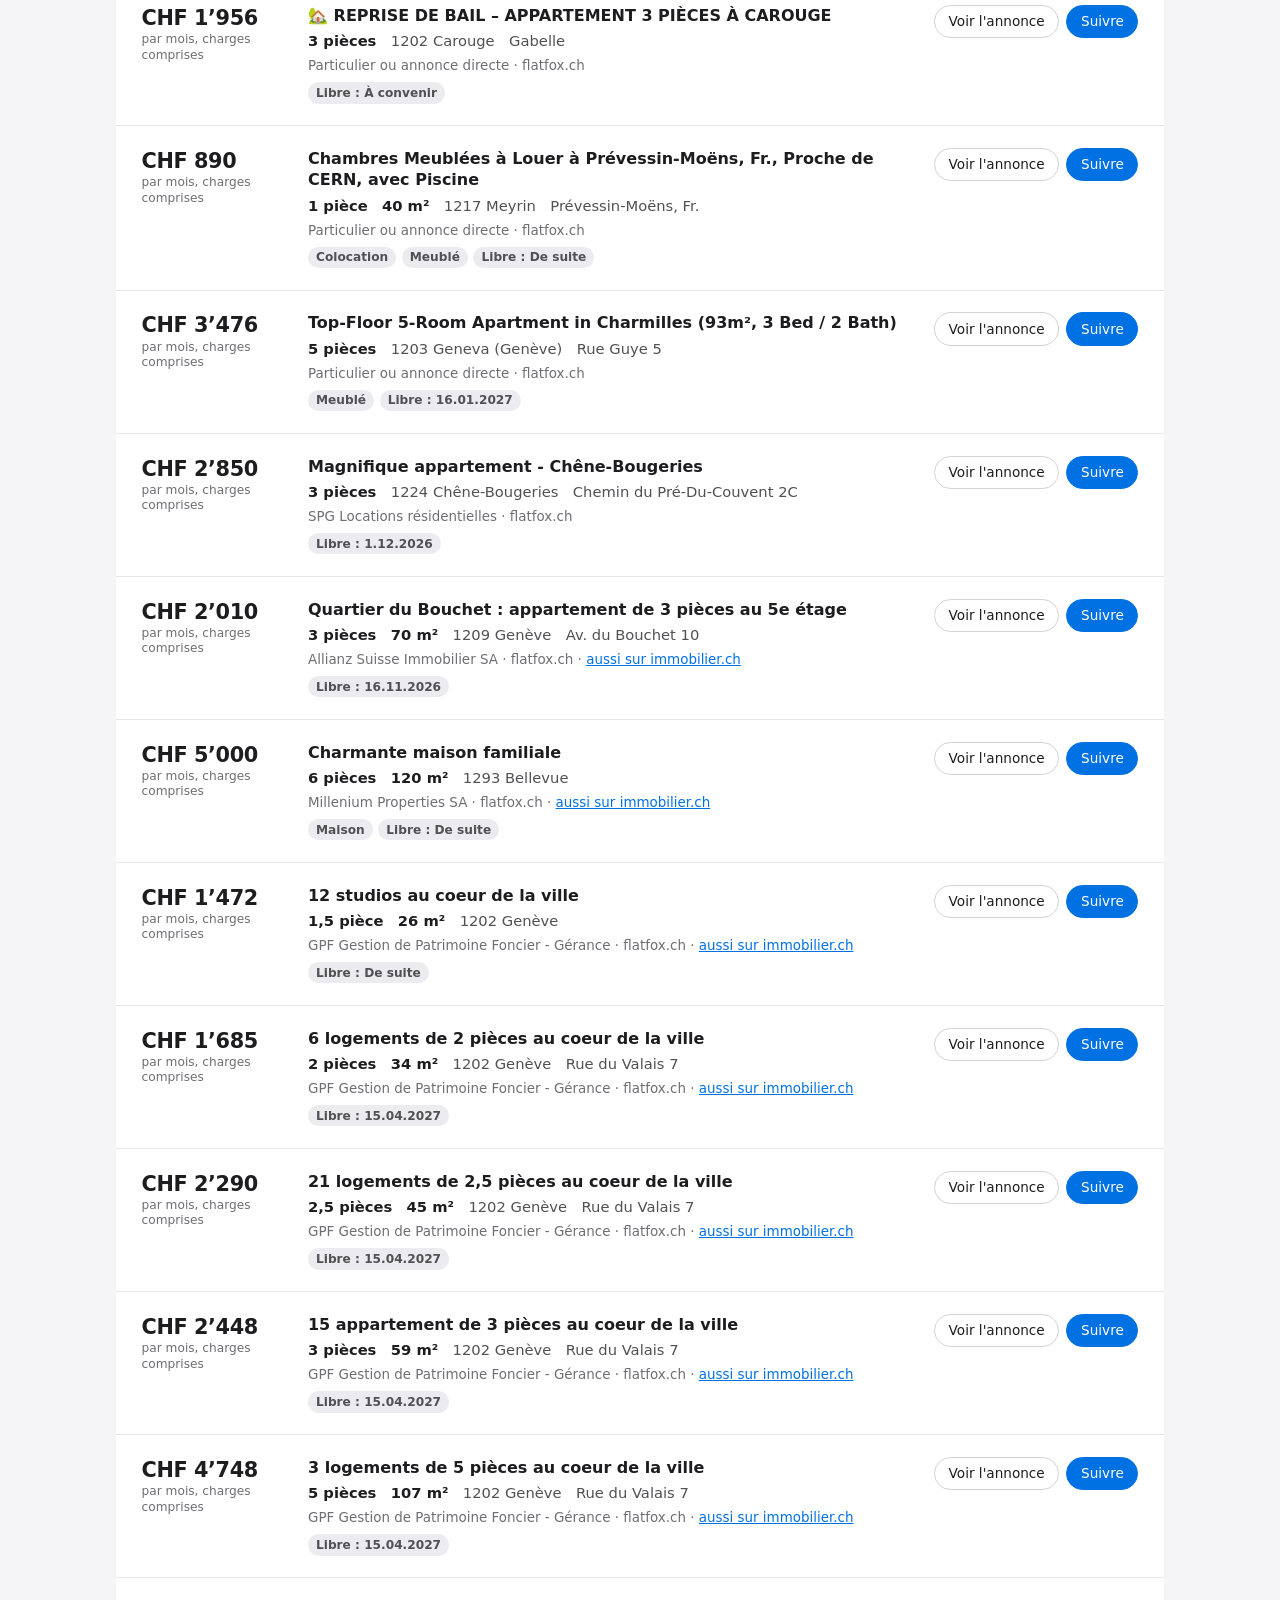
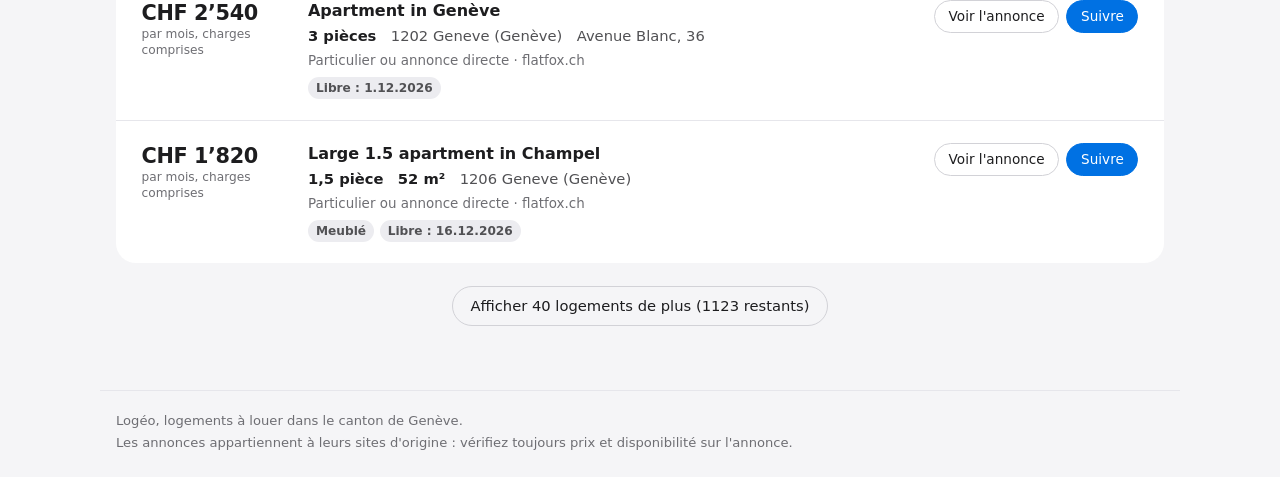
==== commit 41b97da0: "Logéo : refonte visuelle épurée et base des formulaires des régies - accroche typographique, surface" ====
--- a/logeo/index.html
+++ b/logeo/index.html
@@ -5,8 +5,8 @@
 <meta name="viewport" content="width=device-width, initial-scale=1, viewport-fit=cover">
 <title>Logéo</title>
 <meta name="description" content="Logements à louer dans le canton de Genève, mis à jour en continu, avec suivi des candidatures et dossier prêt à l'emploi.">
-<meta name="theme-color" content="#f4f6f7" media="(prefers-color-scheme: light)">
-<meta name="theme-color" content="#0f1519" media="(prefers-color-scheme: dark)">
+<meta name="theme-color" content="#ffffff" media="(prefers-color-scheme: light)">
+<meta name="theme-color" content="#000000" media="(prefers-color-scheme: dark)">
 <link rel="manifest" href="manifest.webmanifest">
 <link rel="icon" href="icon.svg" type="image/svg+xml">
 <link rel="apple-touch-icon" href="icon-180.png">
@@ -41,6 +41,7 @@
 <div id="toast" role="status" aria-live="polite"></div>
 <noscript><p class="wrap vide">Logéo a besoin de JavaScript pour afficher les annonces.</p></noscript>
 <script src="contenu.js"></script>
+<script src="regies.js"></script>
 <script src="app.js"></script>
 <!--/CORPS-->
 </body>
--- a/logeo/app.css
+++ b/logeo/app.css
@@ -1,32 +1,32 @@
-/* Logéo. Mise en page : un outil de travail, pas une vitrine. Une colonne de lecture, des listes denses,
-   une barre d'onglets en haut sur grand écran et en bas sur téléphone. Bleu pétrole du Léman pour les actions. */
+/* Logéo. Mise en page : épurée, beaucoup d'air, une grande accroche typographique puis des surfaces blanches sans bordure
+   posées sur un fond gris très clair. Onglets en haut sur grand écran, en bas sur téléphone. Un seul bleu pour les actions. */
 :root {
-  --fond: #f4f6f7; --carte: #ffffff; --creux: #eaeef0;
-  --encre: #15212b; --encre2: #4d5d69; --encre3: #74838e;
-  --trait: #d9e0e4; --trait2: #c3ccd2;
-  --accent: #0b6170; --accent-encre: #ffffff; --accent-doux: #e2f0f2;
-  --ok: #1d7a4c; --ok-f: #e3f3ea; --alerte: #96590a; --alerte-f: #fbefd9; --refus: #b03a30; --refus-f: #fbe6e3; --info: #2b5fa8; --info-f: #e4edf9;
+  --fond: #f5f5f7; --carte: #ffffff; --creux: #ececf0;
+  --encre: #1d1d1f; --encre2: #515154; --encre3: #6e6e73;
+  --trait: #e6e6eb; --trait2: #d2d2d7;
+  --accent: #0071e3; --accent-encre: #ffffff; --accent-doux: #e8f1fd;
+  --ok: #1a7f37; --ok-f: #e4f5e9; --alerte: #9a5b00; --alerte-f: #fdf1dc; --refus: #c5221f; --refus-f: #fde8e7; --info: #0058b0; --info-f: #e8f1fd;
   --police: system-ui, -apple-system, "Segoe UI", Roboto, "Helvetica Neue", Arial, sans-serif;
-  --r: 10px; --r2: 7px;
-  --ombre: 0 1px 2px rgba(21, 33, 43, .06);
+  --r: 20px; --r2: 12px;
+  --ombre: none; --voile: rgba(255, 255, 255, .78);
 }
 @media (prefers-color-scheme: dark) {
   :root:not([data-theme="light"]) {
-    --fond: #0f1519; --carte: #172026; --creux: #1e2a31;
-    --encre: #e9eff2; --encre2: #a9b7c0; --encre3: #8494a0;
-    --trait: #29363e; --trait2: #3a4a54;
-    --accent: #62c3d0; --accent-encre: #06262c; --accent-doux: #16343a;
-    --ok: #6fd3a0; --ok-f: #143024; --alerte: #f0b860; --alerte-f: #3a2c12; --refus: #ff9a8f; --refus-f: #40201c; --info: #8fb9ff; --info-f: #17294a;
-    --ombre: none; color-scheme: dark;
+    --fond: #000000; --carte: #1c1c1e; --creux: #2c2c2e;
+    --encre: #f5f5f7; --encre2: #a1a1a6; --encre3: #8e8e93;
+    --trait: #2c2c2e; --trait2: #48484a;
+    --accent: #2997ff; --accent-encre: #001a38; --accent-doux: #0f2a47;
+    --ok: #5fd68a; --ok-f: #12301c; --alerte: #f5b95a; --alerte-f: #3a2a0c; --refus: #ff8a80; --refus-f: #3d1512; --info: #7fbcff; --info-f: #0f2a47;
+    --voile: rgba(22, 22, 23, .78); color-scheme: dark;
   }
 }
 :root[data-theme="dark"] {
-  --fond: #0f1519; --carte: #172026; --creux: #1e2a31;
-  --encre: #e9eff2; --encre2: #a9b7c0; --encre3: #8494a0;
-  --trait: #29363e; --trait2: #3a4a54;
-  --accent: #62c3d0; --accent-encre: #06262c; --accent-doux: #16343a;
-  --ok: #6fd3a0; --ok-f: #143024; --alerte: #f0b860; --alerte-f: #3a2c12; --refus: #ff9a8f; --refus-f: #40201c; --info: #8fb9ff; --info-f: #17294a;
-  --ombre: none; color-scheme: dark;
+  --fond: #000000; --carte: #1c1c1e; --creux: #2c2c2e;
+  --encre: #f5f5f7; --encre2: #a1a1a6; --encre3: #8e8e93;
+  --trait: #2c2c2e; --trait2: #48484a;
+  --accent: #2997ff; --accent-encre: #001a38; --accent-doux: #0f2a47;
+  --ok: #5fd68a; --ok-f: #12301c; --alerte: #f5b95a; --alerte-f: #3a2a0c; --refus: #ff8a80; --refus-f: #3d1512; --info: #7fbcff; --info-f: #0f2a47;
+  --voile: rgba(22, 22, 23, .78); color-scheme: dark;
 }
 
 *, *::before, *::after { box-sizing: border-box; }
@@ -36,26 +36,26 @@
 h1, h2, h3, p, ul { margin: 0; }
 ul { padding: 0; list-style: none; }
 a { color: var(--accent); }
-h1 { font-size: 1.55rem; line-height: 1.2; font-weight: 700; letter-spacing: -.015em; text-wrap: balance; }
-h2 { font-size: 1.12rem; line-height: 1.3; font-weight: 650; text-wrap: balance; }
+h1 { font-size: clamp(1.8rem, 4.2vw, 2.6rem); line-height: 1.1; font-weight: 700; letter-spacing: -.028em; text-wrap: balance; }
+h2 { font-size: 1.3rem; line-height: 1.25; font-weight: 650; letter-spacing: -.015em; text-wrap: balance; }
 h3 { font-size: 1rem; line-height: 1.35; font-weight: 600; }
 :focus-visible { outline: 2px solid var(--accent); outline-offset: 2px; border-radius: 4px; }
 
-.wrap { max-width: 1040px; margin-inline: auto; padding-left: max(16px, env(safe-area-inset-left, 0px)); padding-right: max(16px, env(safe-area-inset-right, 0px)); }
+.wrap { max-width: 1080px; margin-inline: auto; padding-left: max(16px, env(safe-area-inset-left, 0px)); padding-right: max(16px, env(safe-area-inset-right, 0px)); }
 
 /* ---------- En-tête et onglets ---------- */
-.top { position: sticky; top: env(safe-area-inset-top, 0px); z-index: 20; background: var(--carte); border-bottom: 1px solid var(--trait); }
-body::before { content: ""; position: fixed; inset: 0 0 auto; height: env(safe-area-inset-top, 0px); z-index: 30; background: var(--carte); }
+.top { position: sticky; top: env(safe-area-inset-top, 0px); z-index: 20; background: var(--voile); -webkit-backdrop-filter: saturate(180%) blur(20px); backdrop-filter: saturate(180%) blur(20px); border-bottom: 1px solid var(--trait); }
+body::before { content: ""; position: fixed; inset: 0 0 auto; height: env(safe-area-inset-top, 0px); z-index: 30; background: var(--fond); }
 .top-in { display: flex; align-items: center; gap: 1.25rem; min-height: 3.5rem; }
-.brand { font-size: 1.3rem; font-weight: 750; letter-spacing: -.03em; color: var(--encre); text-decoration: none; }
+.brand { font-size: 1.3rem; font-weight: 700; letter-spacing: -.035em; color: var(--encre); text-decoration: none; }
 .brand span { color: var(--accent); }
 .tabs { display: flex; gap: .15rem; flex: 1; min-width: 0; }
-.tabs a { display: flex; align-items: center; gap: .4rem; padding: .5rem .7rem; border-radius: var(--r2); color: var(--encre2); text-decoration: none; font-size: .93rem; font-weight: 550; white-space: nowrap; }
+.tabs a { display: flex; align-items: center; gap: .4rem; padding: .45rem .8rem; border-radius: 980px; color: var(--encre2); text-decoration: none; font-size: .88rem; font-weight: 500; white-space: nowrap; }
 .tabs a svg { width: 1.15rem; height: 1.15rem; fill: none; stroke: currentColor; stroke-width: 1.7; stroke-linecap: round; stroke-linejoin: round; display: none; }
-.tabs a:hover { background: var(--creux); color: var(--encre); }
-.tabs a[aria-current="page"] { background: var(--accent-doux); color: var(--accent); }
+.tabs a:hover { color: var(--encre); }
+.tabs a[aria-current="page"] { background: var(--encre); color: var(--fond); }
 .pill { font-size: .72rem; font-weight: 650; background: var(--accent); color: var(--accent-encre); border-radius: 99px; padding: 0 .42rem; line-height: 1.45; font-variant-numeric: tabular-nums; }
-.etat { display: inline-flex; align-items: center; gap: .45rem; margin-left: auto; padding: .38rem .7rem; border: 1px solid var(--trait); border-radius: 99px; background: var(--carte); color: var(--encre2); font: 500 .8rem/1.2 var(--police); cursor: pointer; white-space: nowrap; }
+.etat { display: inline-flex; align-items: center; gap: .45rem; margin-left: auto; padding: .38rem .75rem; border: 1px solid var(--trait2); border-radius: 99px; background: transparent; color: var(--encre2); font: 500 .8rem/1.2 var(--police); cursor: pointer; white-space: nowrap; }
 .etat:hover { border-color: var(--trait2); color: var(--encre); }
 .etat i { width: .5rem; height: .5rem; border-radius: 50%; background: var(--encre3); flex: none; }
 .etat[data-k="ok"] i { background: var(--ok); }
@@ -63,25 +63,33 @@
 .etat[data-k="attente"] i { animation: pouls 1s ease-in-out infinite; }
 @keyframes pouls { 50% { opacity: .25; } }
 
-main { padding-block: 1.5rem 3rem; display: flex; flex-direction: column; gap: 1.25rem; outline: none; }
-.tete { display: flex; flex-direction: column; gap: .35rem; }
-.tete p { color: var(--encre2); max-width: 68ch; }
+main { padding-block: 2.25rem 4rem; display: flex; flex-direction: column; gap: 1.4rem; outline: none; }
+.tete { display: flex; flex-direction: column; gap: .6rem; padding-block: .75rem .5rem; }
+.tete p { color: var(--encre2); max-width: 62ch; font-size: 1.08rem; }
+.hero { display: flex; flex-direction: column; align-items: center; gap: 1.1rem; text-align: center; padding-block: clamp(1.5rem, 6vw, 4rem) clamp(1rem, 3vw, 2rem); }
+.hero h1 { font-size: clamp(2.3rem, 7.2vw, 4.5rem); line-height: 1.04; letter-spacing: -.04em; }
+.hero h1 span { color: var(--encre3); }
+.hero p { color: var(--encre2); font-size: clamp(1.05rem, 2.2vw, 1.3rem); line-height: 1.4; max-width: 40ch; text-wrap: balance; }
+.chiffres { display: flex; flex-wrap: wrap; justify-content: center; gap: 1rem clamp(1.5rem, 6vw, 4rem); margin-top: .75rem; }
+.chiffres div { display: flex; flex-direction: column; align-items: center; }
+.chiffres b { font-size: clamp(1.7rem, 4.5vw, 2.5rem); font-weight: 700; letter-spacing: -.03em; line-height: 1.1; font-variant-numeric: tabular-nums; }
+.chiffres span { color: var(--encre3); font-size: .86rem; }
 .vide { color: var(--encre2); padding-block: 2.5rem; text-align: center; }
 .vide b { display: block; color: var(--encre); margin-bottom: .2rem; }
 .pied { display: flex; flex-direction: column; gap: .2rem; padding-block: 1.25rem calc(1.5rem + env(safe-area-inset-bottom, 0px)); border-top: 1px solid var(--trait); color: var(--encre3); font-size: .82rem; }
 
 /* ---------- Éléments communs ---------- */
-.carte { background: var(--carte); border: 1px solid var(--trait); border-radius: var(--r); box-shadow: var(--ombre); }
-.pad { padding: 1.1rem 1.15rem; }
+.carte { background: var(--carte); border-radius: var(--r); }
+.pad { padding: 1.5rem 1.6rem; }
 .pile { display: flex; flex-direction: column; gap: 1rem; }
-.btn { display: inline-flex; align-items: center; justify-content: center; gap: .4rem; min-height: 2.4rem; padding: .45rem .9rem; border: 1px solid var(--trait2); border-radius: var(--r2); background: var(--carte); color: var(--encre); font: 550 .9rem/1.2 var(--police); text-decoration: none; cursor: pointer; white-space: nowrap; }
+.btn { display: inline-flex; align-items: center; justify-content: center; gap: .4rem; min-height: 2.5rem; padding: .45rem 1.1rem; border: 1px solid var(--trait2); border-radius: 980px; background: transparent; color: var(--encre); font: 500 .92rem/1.2 var(--police); text-decoration: none; cursor: pointer; white-space: nowrap; }
 .btn:hover { border-color: var(--encre3); }
 .btn.plein { background: var(--accent); border-color: var(--accent); color: var(--accent-encre); }
 .btn.plein:hover { filter: brightness(1.08); }
 .btn.actif { background: var(--accent-doux); border-color: var(--accent); color: var(--accent); }
 .btn.discret { border-color: transparent; background: transparent; color: var(--encre2); }
 .btn.discret:hover { background: var(--creux); color: var(--encre); }
-.btn.petit { min-height: 2.05rem; padding: .3rem .65rem; font-size: .84rem; }
+.btn.petit { min-height: 2.1rem; padding: .3rem .85rem; font-size: .85rem; }
 .btn[disabled] { opacity: .55; cursor: default; }
 .actions { display: flex; flex-wrap: wrap; gap: .5rem; align-items: center; }
 .badge { display: inline-flex; align-items: center; padding: .1rem .5rem; border-radius: 99px; background: var(--creux); color: var(--encre2); font-size: .76rem; font-weight: 600; line-height: 1.5; white-space: nowrap; }
@@ -119,8 +127,8 @@
 /* ---------- Logements : liste ---------- */
 .liste { display: flex; flex-direction: column; }
 .liste > * + * { border-top: 1px solid var(--trait); }
-.bien { display: grid; grid-template-columns: 8.2rem minmax(0, 1fr) auto; gap: .2rem 1.1rem; align-items: start; padding: .95rem 1.15rem; }
-.bien .prix { font-size: 1.18rem; font-weight: 700; letter-spacing: -.01em; font-variant-numeric: tabular-nums; line-height: 1.3; }
+.bien { display: grid; grid-template-columns: 9rem minmax(0, 1fr) auto; gap: .2rem 1.4rem; align-items: start; padding: 1.35rem 1.6rem; }
+.bien .prix { font-size: 1.3rem; font-weight: 650; letter-spacing: -.02em; font-variant-numeric: tabular-nums; line-height: 1.3; }
 .bien .prix small { display: block; font-size: .76rem; font-weight: 400; color: var(--encre3); letter-spacing: 0; }
 .bien .prix.nd { font-size: .92rem; font-weight: 600; color: var(--encre2); }
 .bien .corps { min-width: 0; display: flex; flex-direction: column; gap: .25rem; }
@@ -136,15 +144,15 @@
 
 /* ---------- Candidatures ---------- */
 .etapes { display: grid; grid-template-columns: repeat(6, minmax(0, 1fr)); gap: .5rem; }
-.etapes button { display: flex; flex-direction: column; gap: .1rem; align-items: flex-start; padding: .6rem .75rem; border: 1px solid var(--trait); border-radius: var(--r2); background: var(--carte); color: var(--encre2); font: 500 .8rem/1.25 var(--police); text-align: left; cursor: pointer; min-width: 0; }
+.etapes button { display: flex; flex-direction: column; gap: .1rem; align-items: flex-start; padding: .85rem 1rem; border: 1px solid transparent; border-radius: 16px; background: var(--carte); color: var(--encre2); font: 500 .8rem/1.25 var(--police); text-align: left; cursor: pointer; min-width: 0; }
 .etapes button b { font-size: 1.25rem; font-weight: 700; color: var(--encre); font-variant-numeric: tabular-nums; }
 .etapes button span { overflow-wrap: anywhere; }
 .etapes button[aria-pressed="true"] { border-color: var(--accent); background: var(--accent-doux); color: var(--accent); }
 .etapes button[aria-pressed="true"] b { color: var(--accent); }
-details.carte > summary { padding: .9rem 1.15rem; font-weight: 600; cursor: pointer; }
+details.carte > summary { padding: 1.15rem 1.6rem; font-weight: 600; cursor: pointer; }
 details.carte[open] > summary { border-bottom: 1px solid var(--trait); }
-details.carte > form { padding: 1.1rem 1.15rem; display: flex; flex-direction: column; gap: 1rem; }
-.cand { display: grid; grid-template-columns: minmax(0, 1fr) auto; gap: .5rem 1rem; padding: .95rem 1.15rem; }
+details.carte > form { padding: 1.4rem 1.6rem; display: flex; flex-direction: column; gap: 1rem; }
+.cand { display: grid; grid-template-columns: minmax(0, 1fr) auto; gap: .6rem 1rem; padding: 1.3rem 1.6rem; }
 .cand .prix { font-weight: 700; font-variant-numeric: tabular-nums; text-align: right; white-space: nowrap; }
 .cand .bas { grid-column: 1 / -1; display: flex; flex-wrap: wrap; gap: .45rem; align-items: center; }
 .cand .bas .pousse { flex: 1; }
@@ -163,14 +171,16 @@
 .coches b { display: block; font-weight: 600; font-size: .95rem; }
 .coches span { color: var(--encre2); font-size: .86rem; }
 #lettre { min-height: 22rem; font-size: .95rem; }
+#fiche { min-height: 16rem; font-size: .92rem; background: var(--fond); }
+.lignes small + small { margin-top: .15rem; }
 
 /* ---------- Démarches et sources ---------- */
-.groupe { font-size: .78rem; font-weight: 700; letter-spacing: .06em; text-transform: uppercase; color: var(--encre3); margin-top: .5rem; }
+.groupe { font-size: .95rem; font-weight: 600; color: var(--encre3); margin-top: .75rem; }
 .cartes { display: grid; grid-template-columns: repeat(auto-fill, minmax(18.5rem, 1fr)); gap: .85rem; }
 .cartes > .carte { display: flex; flex-direction: column; gap: .55rem; }
 .cartes p { color: var(--encre2); font-size: .93rem; }
 .cartes .actions { margin-top: auto; padding-top: .35rem; }
-.lignes > * { display: grid; grid-template-columns: minmax(0, 1fr) auto; gap: .2rem 1rem; padding: .8rem 1.15rem; align-items: center; }
+.lignes > * { display: grid; grid-template-columns: minmax(0, 1fr) auto; gap: .4rem 1rem; padding: 1.1rem 1.6rem; align-items: center; }
 .lignes > * + * { border-top: 1px solid var(--trait); }
 .lignes small { display: block; color: var(--encre2); font-size: .86rem; overflow-wrap: anywhere; }
 .lignes .chiffre { font-size: 1.15rem; font-weight: 700; font-variant-numeric: tabular-nums; text-align: right; }
@@ -191,17 +201,17 @@
 @media (max-width: 760px) {
   html { scroll-padding-top: 4rem; }
   .top-in { min-height: 3.1rem; }
-  .tabs { position: fixed; inset: auto 0 0; z-index: 25; gap: 0; background: var(--carte); border-top: 1px solid var(--trait);
+  .top { -webkit-backdrop-filter: none; backdrop-filter: none; background: var(--fond); }   /* sinon la barre du bas resterait accrochée à l'en-tête */
+  .tabs { position: fixed; inset: auto 0 0; z-index: 25; gap: 0; background: var(--voile); -webkit-backdrop-filter: saturate(180%) blur(20px); backdrop-filter: saturate(180%) blur(20px); border-top: 1px solid var(--trait);
     padding: .25rem max(4px, env(safe-area-inset-right, 0px)) calc(.25rem + env(safe-area-inset-bottom, 0px)) max(4px, env(safe-area-inset-left, 0px)); }
   .tabs a { flex: 1; min-width: 0; flex-direction: column; gap: .1rem; padding: .35rem .1rem; font-size: .68rem; font-weight: 600; position: relative; }
   .tabs a span { overflow: hidden; text-overflow: ellipsis; max-width: 100%; }
   .tabs a svg { display: block; width: 1.35rem; height: 1.35rem; }
-  .tabs a[aria-current="page"] { background: none; }
+  .tabs a[aria-current="page"] { background: none; color: var(--accent); }
   .tabs .pill { position: absolute; top: .1rem; left: calc(50% + .45rem); }
   .pied { padding-bottom: calc(5.2rem + env(safe-area-inset-bottom, 0px)); }
   #toast { bottom: calc(5rem + env(safe-area-inset-bottom, 0px)); }
   main { padding-block: 1.1rem 2rem; }
-  h1 { font-size: 1.35rem; }
   .filtres { display: block; }
   .filtres summary { display: flex; align-items: center; justify-content: space-between; padding: .8rem 1rem; font-weight: 600; cursor: pointer; list-style: none; }
   .filtres summary::-webkit-details-marker { display: none; }
@@ -211,16 +221,17 @@
   .filtres .f-corps { padding: 1rem; }
   .barre .tri { margin-left: 0; width: 100%; }
   .barre .tri select { flex: 1; }
-  .bien { grid-template-columns: minmax(0, 1fr) auto; padding: .9rem 1rem; }
+  .bien { grid-template-columns: minmax(0, 1fr) auto; padding: 1.15rem 1.15rem; }
   .bien .prix { grid-column: 1; }
   .bien .corps { grid-column: 1 / -1; grid-row: 2; }
   .bien .act { grid-column: 2; grid-row: 1; }
   .bien .act .voir { display: none; }
-  .cand, .lignes > *, .pad { padding-inline: 1rem; }
+  .cand, .lignes > *, .pad { padding-inline: 1.15rem; }
+  .lignes > * { grid-template-columns: 1fr; }
   .cartes { grid-template-columns: 1fr; }
 }
 @media (min-width: 761px) {
-  .filtres { padding: 1.1rem 1.15rem; }
+  .filtres { padding: 1.5rem 1.6rem; }
   .filtres .f-corps { display: flex; flex-direction: column; gap: .85rem; }
 }
 @media (max-width: 760px) { .filtres .f-corps { display: flex; flex-direction: column; gap: .85rem; } }
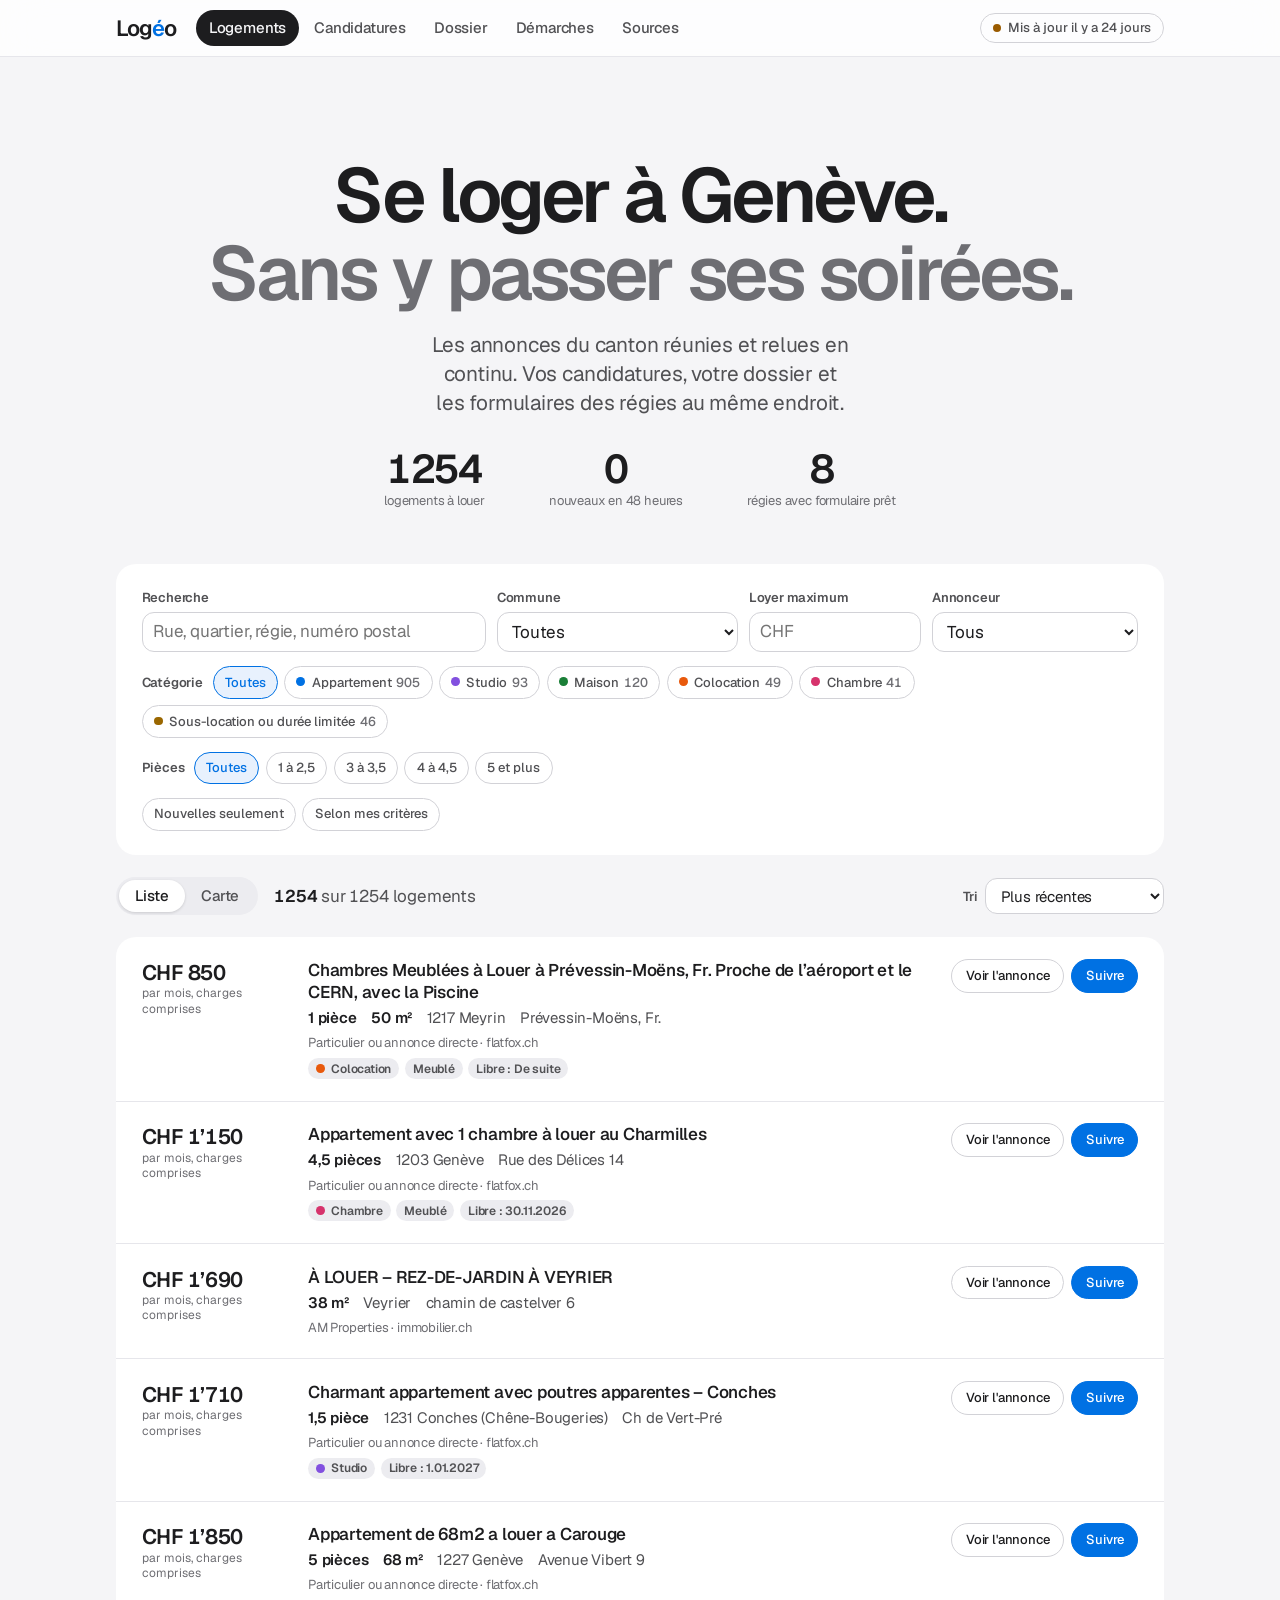
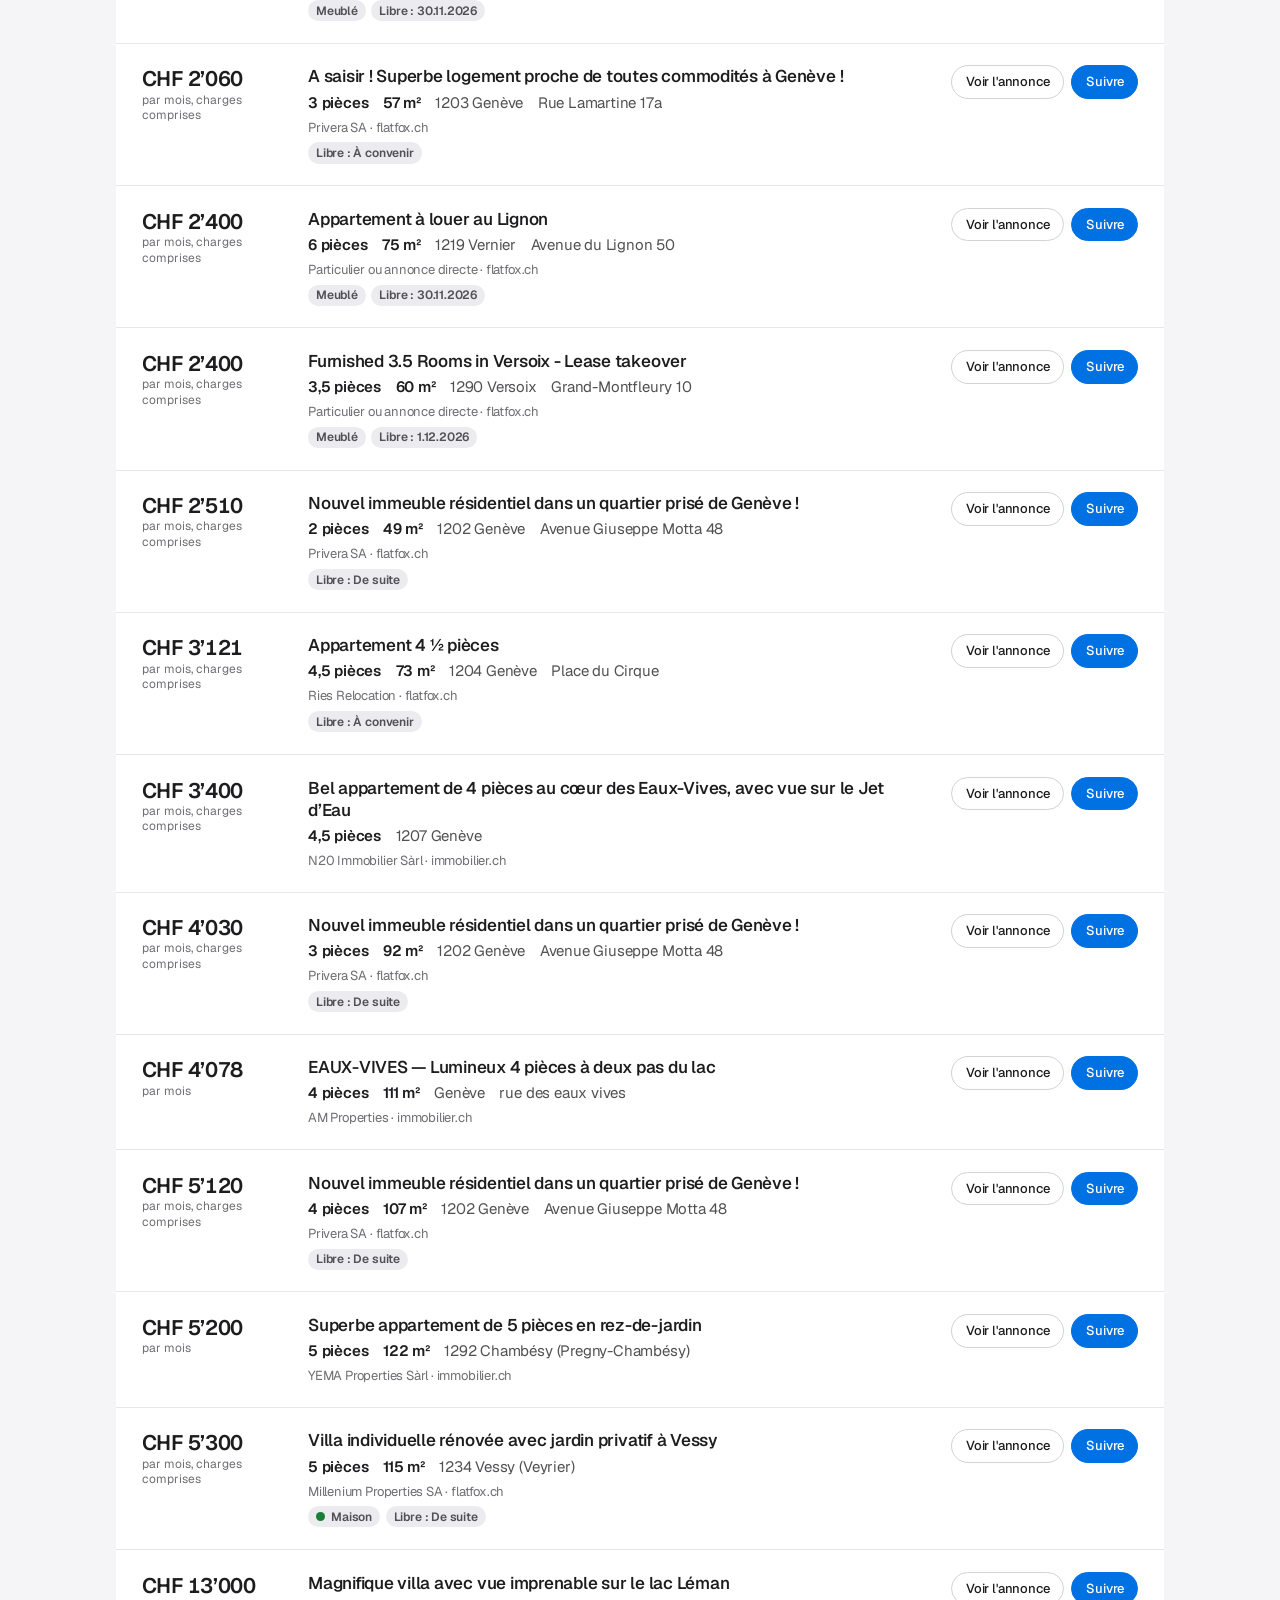
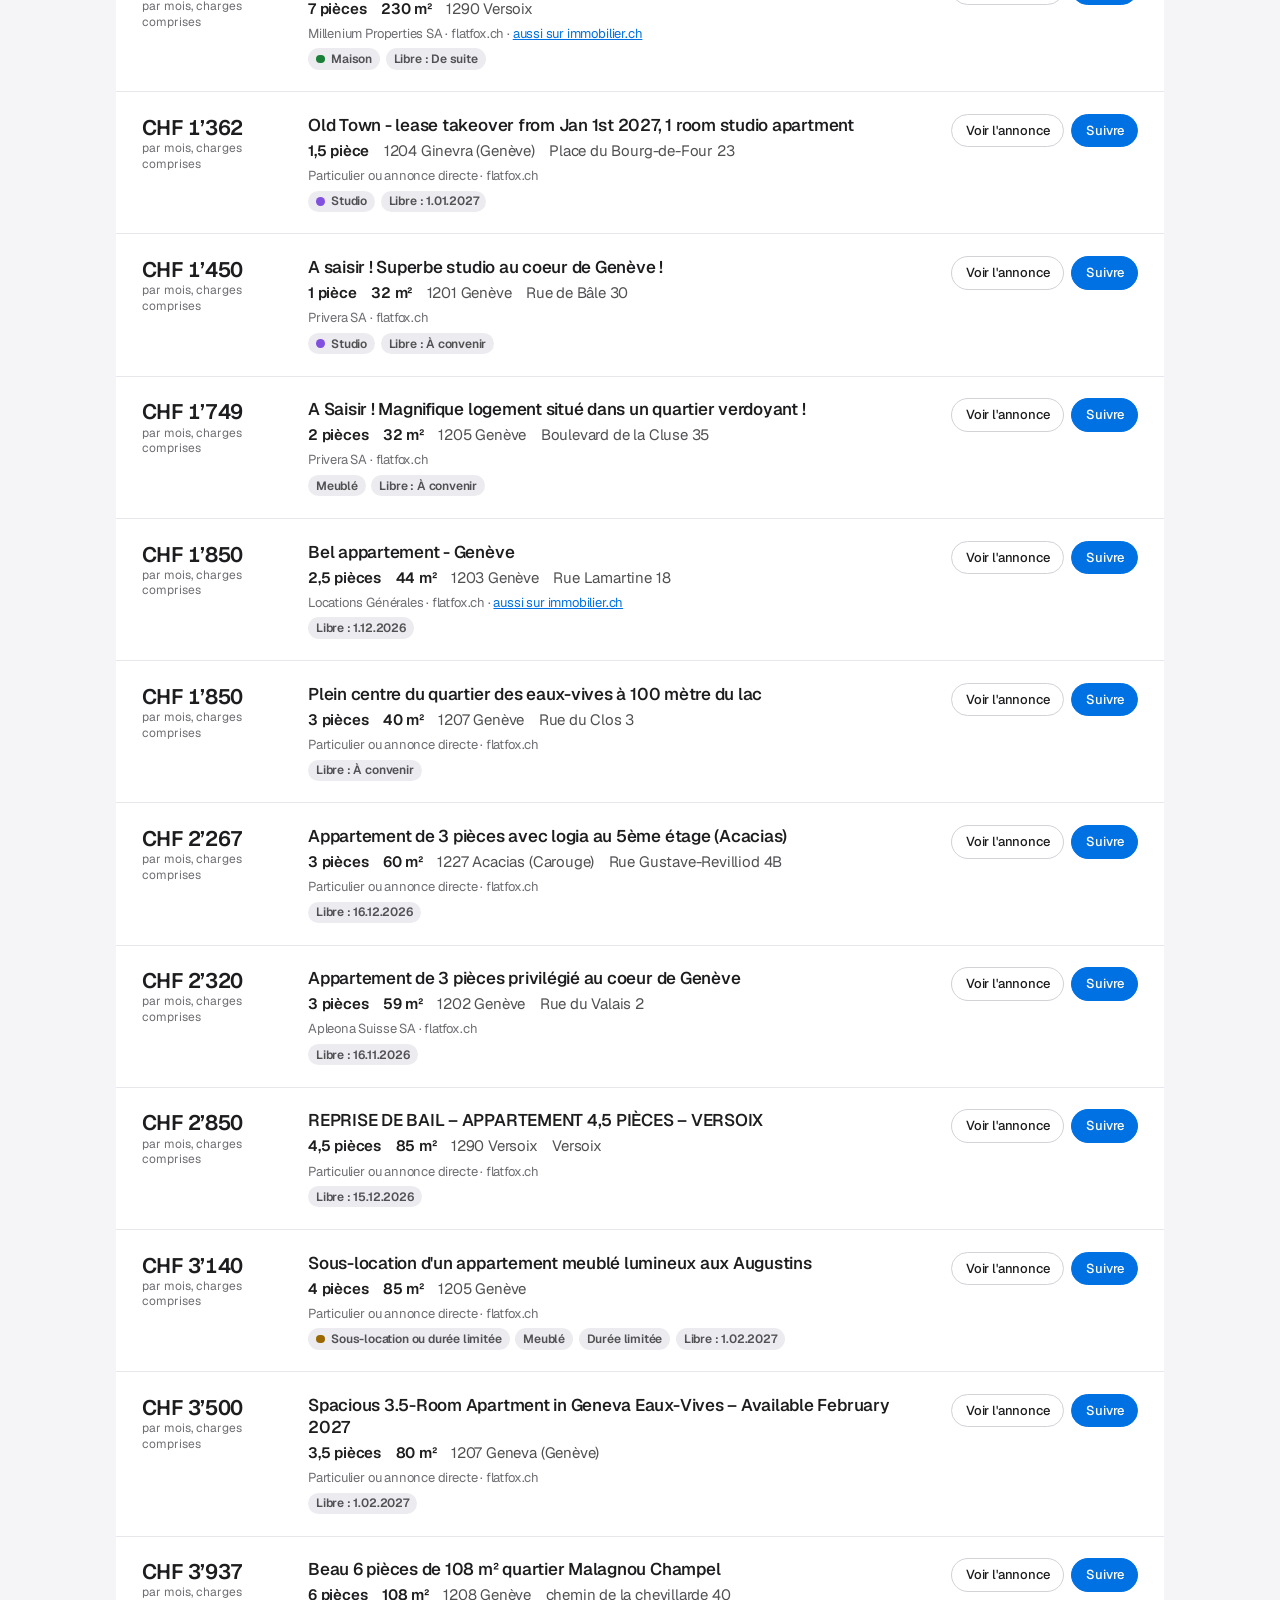
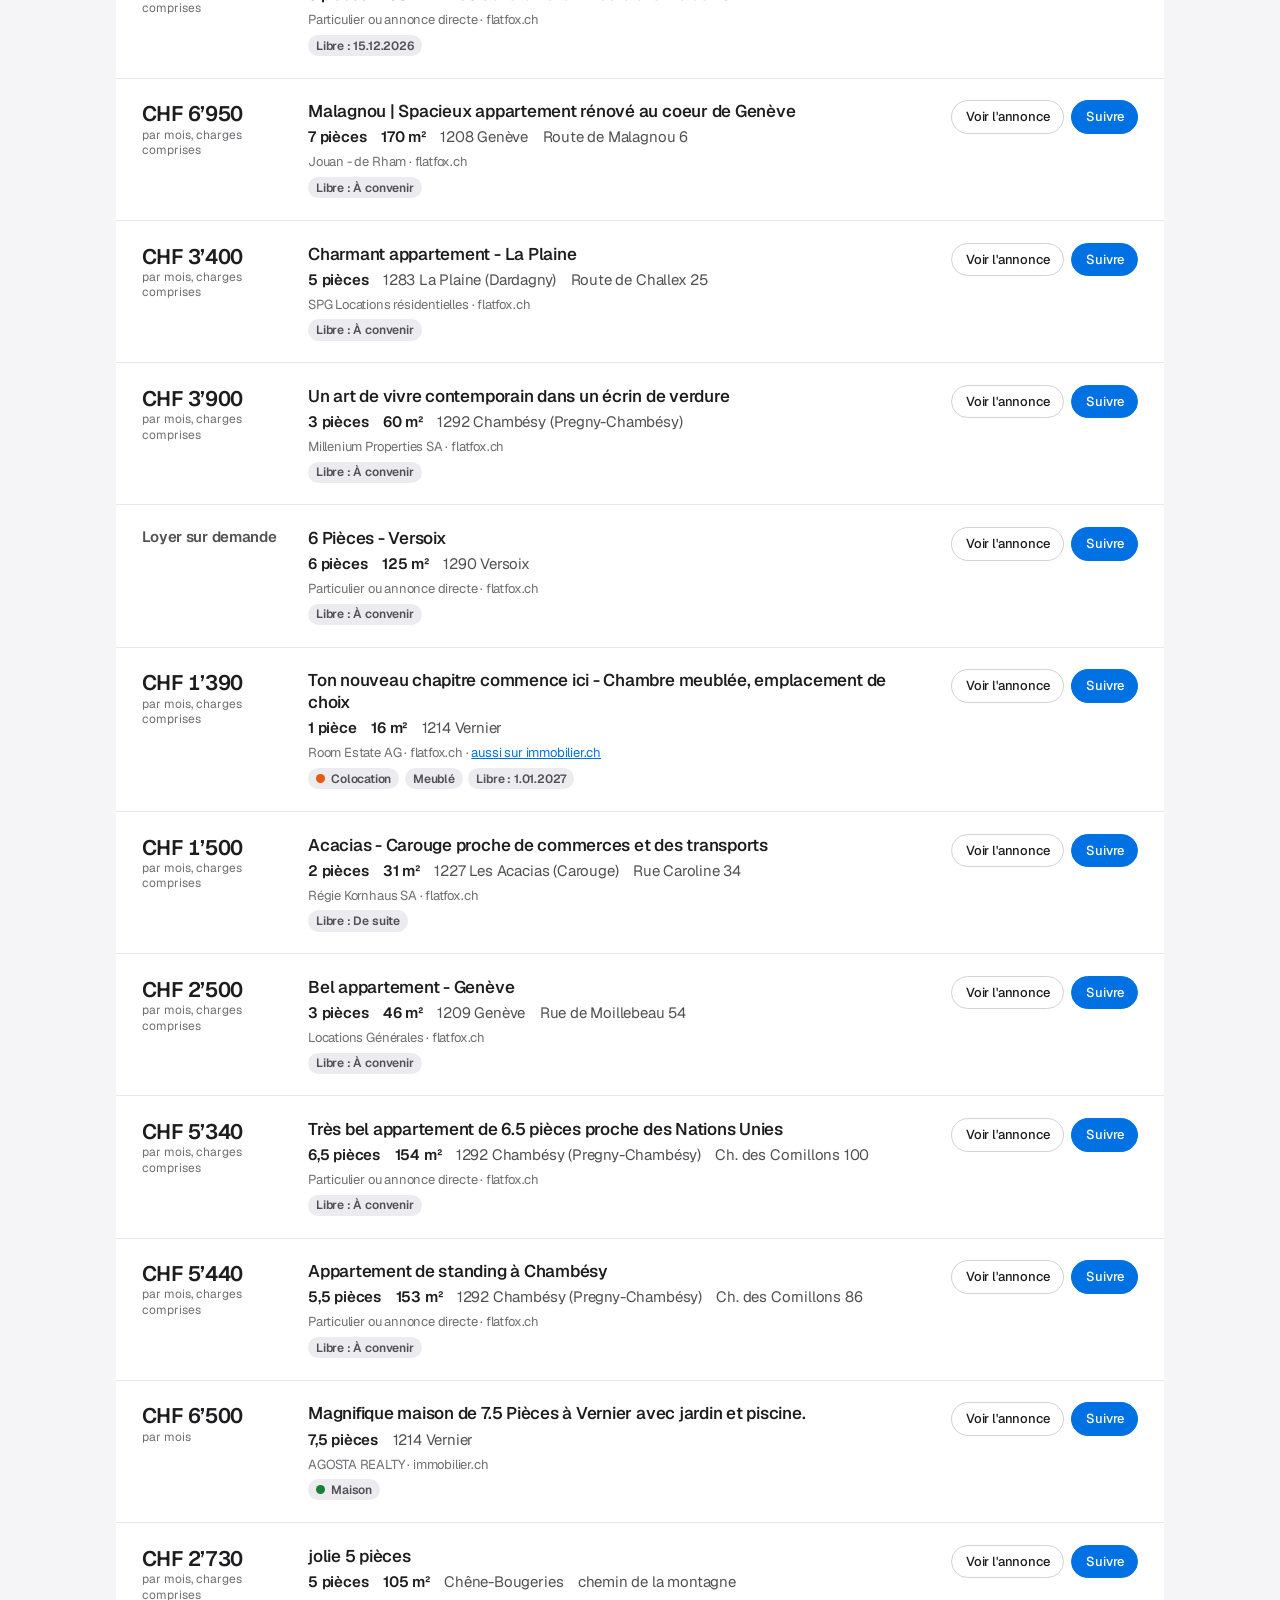
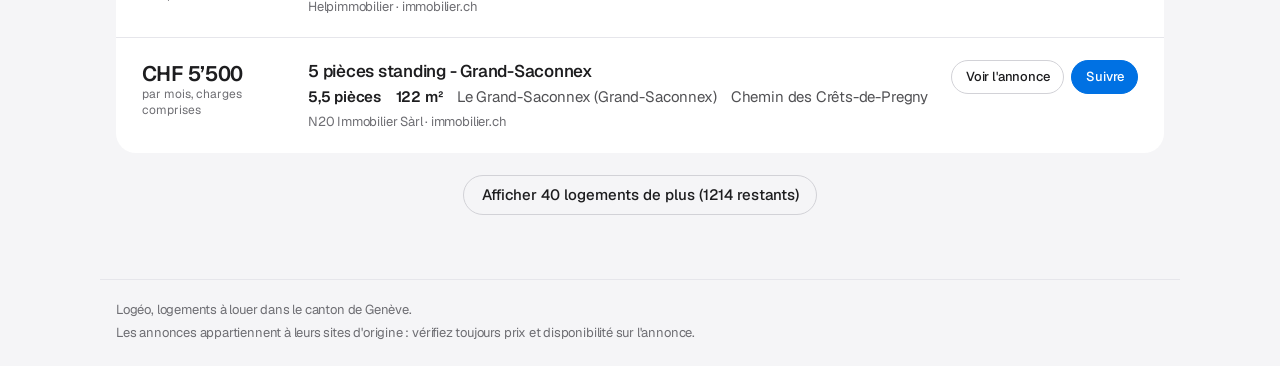
==== commit f942dd90: "Logéo : carte des logements, catégories et nouvelle typographie - carte du canton (Leaflet, plan Ope" ====
--- a/logeo/index.html
+++ b/logeo/index.html
@@ -12,6 +12,8 @@
 <link rel="apple-touch-icon" href="icon-180.png">
 <meta name="apple-mobile-web-app-capable" content="yes">
 <meta name="apple-mobile-web-app-title" content="Logéo">
+<link rel="preload" href="fonts/geist-latin-wght-normal.woff2" as="font" type="font/woff2" crossorigin>
+<link rel="stylesheet" href="vendor/leaflet.css">
 <link rel="stylesheet" href="app.css">
 </head>
 <body>
@@ -42,6 +44,8 @@
 <noscript><p class="wrap vide">Logéo a besoin de JavaScript pour afficher les annonces.</p></noscript>
 <script src="contenu.js"></script>
 <script src="regies.js"></script>
+<script src="communes-geo.js"></script>
+<script src="vendor/leaflet.js"></script>
 <script src="app.js"></script>
 <!--/CORPS-->
 </body>
--- a/logeo/vendor/leaflet.css
+++ b/logeo/vendor/leaflet.css
@@ -0,0 +1,661 @@
+/* required styles */
+
+.leaflet-pane,
+.leaflet-tile,
+.leaflet-marker-icon,
+.leaflet-marker-shadow,
+.leaflet-tile-container,
+.leaflet-pane > svg,
+.leaflet-pane > canvas,
+.leaflet-zoom-box,
+.leaflet-image-layer,
+.leaflet-layer {
+	position: absolute;
+	left: 0;
+	top: 0;
+	}
+.leaflet-container {
+	overflow: hidden;
+	}
+.leaflet-tile,
+.leaflet-marker-icon,
+.leaflet-marker-shadow {
+	-webkit-user-select: none;
+	   -moz-user-select: none;
+	        user-select: none;
+	  -webkit-user-drag: none;
+	}
+/* Prevents IE11 from highlighting tiles in blue */
+.leaflet-tile::selection {
+	background: transparent;
+}
+/* Safari renders non-retina tile on retina better with this, but Chrome is worse */
+.leaflet-safari .leaflet-tile {
+	image-rendering: -webkit-optimize-contrast;
+	}
+/* hack that prevents hw layers "stretching" when loading new tiles */
+.leaflet-safari .leaflet-tile-container {
+	width: 1600px;
+	height: 1600px;
+	-webkit-transform-origin: 0 0;
+	}
+.leaflet-marker-icon,
+.leaflet-marker-shadow {
+	display: block;
+	}
+/* .leaflet-container svg: reset svg max-width decleration shipped in Joomla! (joomla.org) 3.x */
+/* .leaflet-container img: map is broken in FF if you have max-width: 100% on tiles */
+.leaflet-container .leaflet-overlay-pane svg {
+	max-width: none !important;
+	max-height: none !important;
+	}
+.leaflet-container .leaflet-marker-pane img,
+.leaflet-container .leaflet-shadow-pane img,
+.leaflet-container .leaflet-tile-pane img,
+.leaflet-container img.leaflet-image-layer,
+.leaflet-container .leaflet-tile {
+	max-width: none !important;
+	max-height: none !important;
+	width: auto;
+	padding: 0;
+	}
+
+.leaflet-container img.leaflet-tile {
+	/* See: https://bugs.chromium.org/p/chromium/issues/detail?id=600120 */
+	mix-blend-mode: plus-lighter;
+}
+
+.leaflet-container.leaflet-touch-zoom {
+	-ms-touch-action: pan-x pan-y;
+	touch-action: pan-x pan-y;
+	}
+.leaflet-container.leaflet-touch-drag {
+	-ms-touch-action: pinch-zoom;
+	/* Fallback for FF which doesn't support pinch-zoom */
+	touch-action: none;
+	touch-action: pinch-zoom;
+}
+.leaflet-container.leaflet-touch-drag.leaflet-touch-zoom {
+	-ms-touch-action: none;
+	touch-action: none;
+}
+.leaflet-container {
+	-webkit-tap-highlight-color: transparent;
+}
+.leaflet-container a {
+	-webkit-tap-highlight-color: rgba(51, 181, 229, 0.4);
+}
+.leaflet-tile {
+	filter: inherit;
+	visibility: hidden;
+	}
+.leaflet-tile-loaded {
+	visibility: inherit;
+	}
+.leaflet-zoom-box {
+	width: 0;
+	height: 0;
+	-moz-box-sizing: border-box;
+	     box-sizing: border-box;
+	z-index: 800;
+	}
+/* workaround for https://bugzilla.mozilla.org/show_bug.cgi?id=888319 */
+.leaflet-overlay-pane svg {
+	-moz-user-select: none;
+	}
+
+.leaflet-pane         { z-index: 400; }
+
+.leaflet-tile-pane    { z-index: 200; }
+.leaflet-overlay-pane { z-index: 400; }
+.leaflet-shadow-pane  { z-index: 500; }
+.leaflet-marker-pane  { z-index: 600; }
+.leaflet-tooltip-pane   { z-index: 650; }
+.leaflet-popup-pane   { z-index: 700; }
+
+.leaflet-map-pane canvas { z-index: 100; }
+.leaflet-map-pane svg    { z-index: 200; }
+
+.leaflet-vml-shape {
+	width: 1px;
+	height: 1px;
+	}
+.lvml {
+	behavior: url(#default#VML);
+	display: inline-block;
+	position: absolute;
+	}
+
+
+/* control positioning */
+
+.leaflet-control {
+	position: relative;
+	z-index: 800;
+	pointer-events: visiblePainted; /* IE 9-10 doesn't have auto */
+	pointer-events: auto;
+	}
+.leaflet-top,
+.leaflet-bottom {
+	position: absolute;
+	z-index: 1000;
+	pointer-events: none;
+	}
+.leaflet-top {
+	top: 0;
+	}
+.leaflet-right {
+	right: 0;
+	}
+.leaflet-bottom {
+	bottom: 0;
+	}
+.leaflet-left {
+	left: 0;
+	}
+.leaflet-control {
+	float: left;
+	clear: both;
+	}
+.leaflet-right .leaflet-control {
+	float: right;
+	}
+.leaflet-top .leaflet-control {
+	margin-top: 10px;
+	}
+.leaflet-bottom .leaflet-control {
+	margin-bottom: 10px;
+	}
+.leaflet-left .leaflet-control {
+	margin-left: 10px;
+	}
+.leaflet-right .leaflet-control {
+	margin-right: 10px;
+	}
+
+
+/* zoom and fade animations */
+
+.leaflet-fade-anim .leaflet-popup {
+	opacity: 0;
+	-webkit-transition: opacity 0.2s linear;
+	   -moz-transition: opacity 0.2s linear;
+	        transition: opacity 0.2s linear;
+	}
+.leaflet-fade-anim .leaflet-map-pane .leaflet-popup {
+	opacity: 1;
+	}
+.leaflet-zoom-animated {
+	-webkit-transform-origin: 0 0;
+	    -ms-transform-origin: 0 0;
+	        transform-origin: 0 0;
+	}
+svg.leaflet-zoom-animated {
+	will-change: transform;
+}
+
+.leaflet-zoom-anim .leaflet-zoom-animated {
+	-webkit-transition: -webkit-transform 0.25s cubic-bezier(0,0,0.25,1);
+	   -moz-transition:    -moz-transform 0.25s cubic-bezier(0,0,0.25,1);
+	        transition:         transform 0.25s cubic-bezier(0,0,0.25,1);
+	}
+.leaflet-zoom-anim .leaflet-tile,
+.leaflet-pan-anim .leaflet-tile {
+	-webkit-transition: none;
+	   -moz-transition: none;
+	        transition: none;
+	}
+
+.leaflet-zoom-anim .leaflet-zoom-hide {
+	visibility: hidden;
+	}
+
+
+/* cursors */
+
+.leaflet-interactive {
+	cursor: pointer;
+	}
+.leaflet-grab {
+	cursor: -webkit-grab;
+	cursor:    -moz-grab;
+	cursor:         grab;
+	}
+.leaflet-crosshair,
+.leaflet-crosshair .leaflet-interactive {
+	cursor: crosshair;
+	}
+.leaflet-popup-pane,
+.leaflet-control {
+	cursor: auto;
+	}
+.leaflet-dragging .leaflet-grab,
+.leaflet-dragging .leaflet-grab .leaflet-interactive,
+.leaflet-dragging .leaflet-marker-draggable {
+	cursor: move;
+	cursor: -webkit-grabbing;
+	cursor:    -moz-grabbing;
+	cursor:         grabbing;
+	}
+
+/* marker & overlays interactivity */
+.leaflet-marker-icon,
+.leaflet-marker-shadow,
+.leaflet-image-layer,
+.leaflet-pane > svg path,
+.leaflet-tile-container {
+	pointer-events: none;
+	}
+
+.leaflet-marker-icon.leaflet-interactive,
+.leaflet-image-layer.leaflet-interactive,
+.leaflet-pane > svg path.leaflet-interactive,
+svg.leaflet-image-layer.leaflet-interactive path {
+	pointer-events: visiblePainted; /* IE 9-10 doesn't have auto */
+	pointer-events: auto;
+	}
+
+/* visual tweaks */
+
+.leaflet-container {
+	background: #ddd;
+	outline-offset: 1px;
+	}
+.leaflet-container a {
+	color: #0078A8;
+	}
+.leaflet-zoom-box {
+	border: 2px dotted #38f;
+	background: rgba(255,255,255,0.5);
+	}
+
+
+/* general typography */
+.leaflet-container {
+	font-family: "Helvetica Neue", Arial, Helvetica, sans-serif;
+	font-size: 12px;
+	font-size: 0.75rem;
+	line-height: 1.5;
+	}
+
+
+/* general toolbar styles */
+
+.leaflet-bar {
+	box-shadow: 0 1px 5px rgba(0,0,0,0.65);
+	border-radius: 4px;
+	}
+.leaflet-bar a {
+	background-color: #fff;
+	border-bottom: 1px solid #ccc;
+	width: 26px;
+	height: 26px;
+	line-height: 26px;
+	display: block;
+	text-align: center;
+	text-decoration: none;
+	color: black;
+	}
+.leaflet-bar a,
+.leaflet-control-layers-toggle {
+	background-position: 50% 50%;
+	background-repeat: no-repeat;
+	display: block;
+	}
+.leaflet-bar a:hover,
+.leaflet-bar a:focus {
+	background-color: #f4f4f4;
+	}
+.leaflet-bar a:first-child {
+	border-top-left-radius: 4px;
+	border-top-right-radius: 4px;
+	}
+.leaflet-bar a:last-child {
+	border-bottom-left-radius: 4px;
+	border-bottom-right-radius: 4px;
+	border-bottom: none;
+	}
+.leaflet-bar a.leaflet-disabled {
+	cursor: default;
+	background-color: #f4f4f4;
+	color: #bbb;
+	}
+
+.leaflet-touch .leaflet-bar a {
+	width: 30px;
+	height: 30px;
+	line-height: 30px;
+	}
+.leaflet-touch .leaflet-bar a:first-child {
+	border-top-left-radius: 2px;
+	border-top-right-radius: 2px;
+	}
+.leaflet-touch .leaflet-bar a:last-child {
+	border-bottom-left-radius: 2px;
+	border-bottom-right-radius: 2px;
+	}
+
+/* zoom control */
+
+.leaflet-control-zoom-in,
+.leaflet-control-zoom-out {
+	font: bold 18px 'Lucida Console', Monaco, monospace;
+	text-indent: 1px;
+	}
+
+.leaflet-touch .leaflet-control-zoom-in, .leaflet-touch .leaflet-control-zoom-out  {
+	font-size: 22px;
+	}
+
+
+/* layers control */
+
+.leaflet-control-layers {
+	box-shadow: 0 1px 5px rgba(0,0,0,0.4);
+	background: #fff;
+	border-radius: 5px;
+	}
+.leaflet-control-layers-toggle {
+	background-image: url(images/layers.png);
+	width: 36px;
+	height: 36px;
+	}
+.leaflet-retina .leaflet-control-layers-toggle {
+	background-image: url(images/layers-2x.png);
+	background-size: 26px 26px;
+	}
+.leaflet-touch .leaflet-control-layers-toggle {
+	width: 44px;
+	height: 44px;
+	}
+.leaflet-control-layers .leaflet-control-layers-list,
+.leaflet-control-layers-expanded .leaflet-control-layers-toggle {
+	display: none;
+	}
+.leaflet-control-layers-expanded .leaflet-control-layers-list {
+	display: block;
+	position: relative;
+	}
+.leaflet-control-layers-expanded {
+	padding: 6px 10px 6px 6px;
+	color: #333;
+	background: #fff;
+	}
+.leaflet-control-layers-scrollbar {
+	overflow-y: scroll;
+	overflow-x: hidden;
+	padding-right: 5px;
+	}
+.leaflet-control-layers-selector {
+	margin-top: 2px;
+	position: relative;
+	top: 1px;
+	}
+.leaflet-control-layers label {
+	display: block;
+	font-size: 13px;
+	font-size: 1.08333em;
+	}
+.leaflet-control-layers-separator {
+	height: 0;
+	border-top: 1px solid #ddd;
+	margin: 5px -10px 5px -6px;
+	}
+
+/* Default icon URLs */
+.leaflet-default-icon-path { /* used only in path-guessing heuristic, see L.Icon.Default */
+	background-image: url(images/marker-icon.png);
+	}
+
+
+/* attribution and scale controls */
+
+.leaflet-container .leaflet-control-attribution {
+	background: #fff;
+	background: rgba(255, 255, 255, 0.8);
+	margin: 0;
+	}
+.leaflet-control-attribution,
+.leaflet-control-scale-line {
+	padding: 0 5px;
+	color: #333;
+	line-height: 1.4;
+	}
+.leaflet-control-attribution a {
+	text-decoration: none;
+	}
+.leaflet-control-attribution a:hover,
+.leaflet-control-attribution a:focus {
+	text-decoration: underline;
+	}
+.leaflet-attribution-flag {
+	display: inline !important;
+	vertical-align: baseline !important;
+	width: 1em;
+	height: 0.6669em;
+	}
+.leaflet-left .leaflet-control-scale {
+	margin-left: 5px;
+	}
+.leaflet-bottom .leaflet-control-scale {
+	margin-bottom: 5px;
+	}
+.leaflet-control-scale-line {
+	border: 2px solid #777;
+	border-top: none;
+	line-height: 1.1;
+	padding: 2px 5px 1px;
+	white-space: nowrap;
+	-moz-box-sizing: border-box;
+	     box-sizing: border-box;
+	background: rgba(255, 255, 255, 0.8);
+	text-shadow: 1px 1px #fff;
+	}
+.leaflet-control-scale-line:not(:first-child) {
+	border-top: 2px solid #777;
+	border-bottom: none;
+	margin-top: -2px;
+	}
+.leaflet-control-scale-line:not(:first-child):not(:last-child) {
+	border-bottom: 2px solid #777;
+	}
+
+.leaflet-touch .leaflet-control-attribution,
+.leaflet-touch .leaflet-control-layers,
+.leaflet-touch .leaflet-bar {
+	box-shadow: none;
+	}
+.leaflet-touch .leaflet-control-layers,
+.leaflet-touch .leaflet-bar {
+	border: 2px solid rgba(0,0,0,0.2);
+	background-clip: padding-box;
+	}
+
+
+/* popup */
+
+.leaflet-popup {
+	position: absolute;
+	text-align: center;
+	margin-bottom: 20px;
+	}
+.leaflet-popup-content-wrapper {
+	padding: 1px;
+	text-align: left;
+	border-radius: 12px;
+	}
+.leaflet-popup-content {
+	margin: 13px 24px 13px 20px;
+	line-height: 1.3;
+	font-size: 13px;
+	font-size: 1.08333em;
+	min-height: 1px;
+	}
+.leaflet-popup-content p {
+	margin: 17px 0;
+	margin: 1.3em 0;
+	}
+.leaflet-popup-tip-container {
+	width: 40px;
+	height: 20px;
+	position: absolute;
+	left: 50%;
+	margin-top: -1px;
+	margin-left: -20px;
+	overflow: hidden;
+	pointer-events: none;
+	}
+.leaflet-popup-tip {
+	width: 17px;
+	height: 17px;
+	padding: 1px;
+
+	margin: -10px auto 0;
+	pointer-events: auto;
+
+	-webkit-transform: rotate(45deg);
+	   -moz-transform: rotate(45deg);
+	    -ms-transform: rotate(45deg);
+	        transform: rotate(45deg);
+	}
+.leaflet-popup-content-wrapper,
+.leaflet-popup-tip {
+	background: white;
+	color: #333;
+	box-shadow: 0 3px 14px rgba(0,0,0,0.4);
+	}
+.leaflet-container a.leaflet-popup-close-button {
+	position: absolute;
+	top: 0;
+	right: 0;
+	border: none;
+	text-align: center;
+	width: 24px;
+	height: 24px;
+	font: 16px/24px Tahoma, Verdana, sans-serif;
+	color: #757575;
+	text-decoration: none;
+	background: transparent;
+	}
+.leaflet-container a.leaflet-popup-close-button:hover,
+.leaflet-container a.leaflet-popup-close-button:focus {
+	color: #585858;
+	}
+.leaflet-popup-scrolled {
+	overflow: auto;
+	}
+
+.leaflet-oldie .leaflet-popup-content-wrapper {
+	-ms-zoom: 1;
+	}
+.leaflet-oldie .leaflet-popup-tip {
+	width: 24px;
+	margin: 0 auto;
+
+	-ms-filter: "progid:DXImageTransform.Microsoft.Matrix(M11=0.70710678, M12=0.70710678, M21=-0.70710678, M22=0.70710678)";
+	filter: progid:DXImageTransform.Microsoft.Matrix(M11=0.70710678, M12=0.70710678, M21=-0.70710678, M22=0.70710678);
+	}
+
+.leaflet-oldie .leaflet-control-zoom,
+.leaflet-oldie .leaflet-control-layers,
+.leaflet-oldie .leaflet-popup-content-wrapper,
+.leaflet-oldie .leaflet-popup-tip {
+	border: 1px solid #999;
+	}
+
+
+/* div icon */
+
+.leaflet-div-icon {
+	background: #fff;
+	border: 1px solid #666;
+	}
+
+
+/* Tooltip */
+/* Base styles for the element that has a tooltip */
+.leaflet-tooltip {
+	position: absolute;
+	padding: 6px;
+	background-color: #fff;
+	border: 1px solid #fff;
+	border-radius: 3px;
+	color: #222;
+	white-space: nowrap;
+	-webkit-user-select: none;
+	-moz-user-select: none;
+	-ms-user-select: none;
+	user-select: none;
+	pointer-events: none;
+	box-shadow: 0 1px 3px rgba(0,0,0,0.4);
+	}
+.leaflet-tooltip.leaflet-interactive {
+	cursor: pointer;
+	pointer-events: auto;
+	}
+.leaflet-tooltip-top:before,
+.leaflet-tooltip-bottom:before,
+.leaflet-tooltip-left:before,
+.leaflet-tooltip-right:before {
+	position: absolute;
+	pointer-events: none;
+	border: 6px solid transparent;
+	background: transparent;
+	content: "";
+	}
+
+/* Directions */
+
+.leaflet-tooltip-bottom {
+	margin-top: 6px;
+}
+.leaflet-tooltip-top {
+	margin-top: -6px;
+}
+.leaflet-tooltip-bottom:before,
+.leaflet-tooltip-top:before {
+	left: 50%;
+	margin-left: -6px;
+	}
+.leaflet-tooltip-top:before {
+	bottom: 0;
+	margin-bottom: -12px;
+	border-top-color: #fff;
+	}
+.leaflet-tooltip-bottom:before {
+	top: 0;
+	margin-top: -12px;
+	margin-left: -6px;
+	border-bottom-color: #fff;
+	}
+.leaflet-tooltip-left {
+	margin-left: -6px;
+}
+.leaflet-tooltip-right {
+	margin-left: 6px;
+}
+.leaflet-tooltip-left:before,
+.leaflet-tooltip-right:before {
+	top: 50%;
+	margin-top: -6px;
+	}
+.leaflet-tooltip-left:before {
+	right: 0;
+	margin-right: -12px;
+	border-left-color: #fff;
+	}
+.leaflet-tooltip-right:before {
+	left: 0;
+	margin-left: -12px;
+	border-right-color: #fff;
+	}
+
+/* Printing */
+
+@media print {
+	/* Prevent printers from removing background-images of controls. */
+	.leaflet-control {
+		-webkit-print-color-adjust: exact;
+		print-color-adjust: exact;
+		}
+	}
--- a/logeo/app.css
+++ b/logeo/app.css
@@ -1,3 +1,7 @@
+@font-face { font-family: "Geist"; font-style: normal; font-weight: 100 900; font-display: swap; src: url(fonts/geist-latin-ext-wght-normal.woff2) format("woff2-variations");
+  unicode-range: U+0100-02BA, U+02BD-02C5, U+02C7-02CC, U+02CE-02D7, U+02DD-02FF, U+0304, U+0308, U+0329, U+1D00-1DBF, U+1E00-1E9F, U+1EF2-1EFF, U+2020, U+20A0-20AB, U+20AD-20C0, U+2113, U+2C60-2C7F, U+A720-A7FF; }
+@font-face { font-family: "Geist"; font-style: normal; font-weight: 100 900; font-display: swap; src: url(fonts/geist-latin-wght-normal.woff2) format("woff2-variations");
+  unicode-range: U+0000-00FF, U+0131, U+0152-0153, U+02BB-02BC, U+02C6, U+02DA, U+02DC, U+0304, U+0308, U+0329, U+2000-206F, U+20AC, U+2122, U+2191, U+2193, U+2212, U+2215, U+FEFF, U+FFFD; }
 /* Logéo. Mise en page : épurée, beaucoup d'air, une grande accroche typographique puis des surfaces blanches sans bordure
    posées sur un fond gris très clair. Onglets en haut sur grand écran, en bas sur téléphone. Un seul bleu pour les actions. */
 :root {
@@ -6,7 +10,10 @@
   --trait: #e6e6eb; --trait2: #d2d2d7;
   --accent: #0071e3; --accent-encre: #ffffff; --accent-doux: #e8f1fd;
   --ok: #1a7f37; --ok-f: #e4f5e9; --alerte: #9a5b00; --alerte-f: #fdf1dc; --refus: #c5221f; --refus-f: #fde8e7; --info: #0058b0; --info-f: #e8f1fd;
-  --police: system-ui, -apple-system, "Segoe UI", Roboto, "Helvetica Neue", Arial, sans-serif;
+  /* Typographie : Geist partout. Titres serrés en graisse 600, texte courant en 17 px, chiffres alignés. */
+  --police: "Geist", system-ui, -apple-system, "Segoe UI", Roboto, "Helvetica Neue", Arial, sans-serif;
+  --t-xs: .75rem; --t-s: .8125rem; --t-m: .9375rem; --t-b: 1.0625rem; --t-l: 1.3125rem;
+  --t-xl: clamp(1.9rem, 4.4vw, 2.75rem); --t-hero: clamp(2.5rem, 7.6vw, 4.75rem);
   --r: 20px; --r2: 12px;
   --ombre: none; --voile: rgba(255, 255, 255, .78);
 }
@@ -31,14 +38,14 @@
 
 *, *::before, *::after { box-sizing: border-box; }
 html { -webkit-text-size-adjust: 100%; scroll-padding-top: 4.5rem; }
-body { margin: 0; background: var(--fond); color: var(--encre); font: 400 1rem/1.5 var(--police); min-height: 100vh; }
+body { margin: 0; background: var(--fond); color: var(--encre); font: 400 var(--t-b)/1.47 var(--police); letter-spacing: -.011em; min-height: 100vh; -webkit-font-smoothing: antialiased; text-rendering: optimizeLegibility; }
 [hidden] { display: none !important; }
 h1, h2, h3, p, ul { margin: 0; }
 ul { padding: 0; list-style: none; }
 a { color: var(--accent); }
-h1 { font-size: clamp(1.8rem, 4.2vw, 2.6rem); line-height: 1.1; font-weight: 700; letter-spacing: -.028em; text-wrap: balance; }
-h2 { font-size: 1.3rem; line-height: 1.25; font-weight: 650; letter-spacing: -.015em; text-wrap: balance; }
-h3 { font-size: 1rem; line-height: 1.35; font-weight: 600; }
+h1 { font-size: var(--t-xl); line-height: 1.08; font-weight: 600; letter-spacing: -.035em; text-wrap: balance; }
+h2 { font-size: var(--t-l); line-height: 1.2; font-weight: 600; letter-spacing: -.022em; text-wrap: balance; }
+h3 { font-size: var(--t-b); line-height: 1.3; font-weight: 550; letter-spacing: -.014em; }
 :focus-visible { outline: 2px solid var(--accent); outline-offset: 2px; border-radius: 4px; }
 
 .wrap { max-width: 1080px; margin-inline: auto; padding-left: max(16px, env(safe-area-inset-left, 0px)); padding-right: max(16px, env(safe-area-inset-right, 0px)); }
@@ -47,15 +54,15 @@
 .top { position: sticky; top: env(safe-area-inset-top, 0px); z-index: 20; background: var(--voile); -webkit-backdrop-filter: saturate(180%) blur(20px); backdrop-filter: saturate(180%) blur(20px); border-bottom: 1px solid var(--trait); }
 body::before { content: ""; position: fixed; inset: 0 0 auto; height: env(safe-area-inset-top, 0px); z-index: 30; background: var(--fond); }
 .top-in { display: flex; align-items: center; gap: 1.25rem; min-height: 3.5rem; }
-.brand { font-size: 1.3rem; font-weight: 700; letter-spacing: -.035em; color: var(--encre); text-decoration: none; }
+.brand { font-size: 1.375rem; font-weight: 600; letter-spacing: -.045em; color: var(--encre); text-decoration: none; }
 .brand span { color: var(--accent); }
 .tabs { display: flex; gap: .15rem; flex: 1; min-width: 0; }
-.tabs a { display: flex; align-items: center; gap: .4rem; padding: .45rem .8rem; border-radius: 980px; color: var(--encre2); text-decoration: none; font-size: .88rem; font-weight: 500; white-space: nowrap; }
+.tabs a { display: flex; align-items: center; gap: .4rem; padding: .45rem .8rem; border-radius: 980px; color: var(--encre2); text-decoration: none; font-size: var(--t-m); font-weight: 500; white-space: nowrap; }
 .tabs a svg { width: 1.15rem; height: 1.15rem; fill: none; stroke: currentColor; stroke-width: 1.7; stroke-linecap: round; stroke-linejoin: round; display: none; }
 .tabs a:hover { color: var(--encre); }
 .tabs a[aria-current="page"] { background: var(--encre); color: var(--fond); }
-.pill { font-size: .72rem; font-weight: 650; background: var(--accent); color: var(--accent-encre); border-radius: 99px; padding: 0 .42rem; line-height: 1.45; font-variant-numeric: tabular-nums; }
-.etat { display: inline-flex; align-items: center; gap: .45rem; margin-left: auto; padding: .38rem .75rem; border: 1px solid var(--trait2); border-radius: 99px; background: transparent; color: var(--encre2); font: 500 .8rem/1.2 var(--police); cursor: pointer; white-space: nowrap; }
+.pill { font-size: var(--t-xs); font-weight: 600; background: var(--accent); color: var(--accent-encre); border-radius: 99px; padding: 0 .42rem; line-height: 1.45; font-variant-numeric: tabular-nums; }
+.etat { display: inline-flex; align-items: center; gap: .45rem; margin-left: auto; padding: .38rem .75rem; border: 1px solid var(--trait2); border-radius: 99px; background: transparent; color: var(--encre2); font: 500 var(--t-s)/1.2 var(--police); cursor: pointer; white-space: nowrap; }
 .etat:hover { border-color: var(--trait2); color: var(--encre); }
 .etat i { width: .5rem; height: .5rem; border-radius: 50%; background: var(--encre3); flex: none; }
 .etat[data-k="ok"] i { background: var(--ok); }
@@ -65,43 +72,43 @@
 
 main { padding-block: 2.25rem 4rem; display: flex; flex-direction: column; gap: 1.4rem; outline: none; }
 .tete { display: flex; flex-direction: column; gap: .6rem; padding-block: .75rem .5rem; }
-.tete p { color: var(--encre2); max-width: 62ch; font-size: 1.08rem; }
+.tete p { color: var(--encre2); max-width: 62ch; font-size: var(--t-b); }
 .hero { display: flex; flex-direction: column; align-items: center; gap: 1.1rem; text-align: center; padding-block: clamp(1.5rem, 6vw, 4rem) clamp(1rem, 3vw, 2rem); }
-.hero h1 { font-size: clamp(2.3rem, 7.2vw, 4.5rem); line-height: 1.04; letter-spacing: -.04em; }
+.hero h1 { font-size: var(--t-hero); line-height: 1.02; font-weight: 600; letter-spacing: -.045em; }
 .hero h1 span { color: var(--encre3); }
 .hero p { color: var(--encre2); font-size: clamp(1.05rem, 2.2vw, 1.3rem); line-height: 1.4; max-width: 40ch; text-wrap: balance; }
 .chiffres { display: flex; flex-wrap: wrap; justify-content: center; gap: 1rem clamp(1.5rem, 6vw, 4rem); margin-top: .75rem; }
 .chiffres div { display: flex; flex-direction: column; align-items: center; }
-.chiffres b { font-size: clamp(1.7rem, 4.5vw, 2.5rem); font-weight: 700; letter-spacing: -.03em; line-height: 1.1; font-variant-numeric: tabular-nums; }
-.chiffres span { color: var(--encre3); font-size: .86rem; }
+.chiffres b { font-size: clamp(1.7rem, 4.5vw, 2.5rem); font-weight: 600; letter-spacing: -.03em; line-height: 1.1; font-variant-numeric: tabular-nums; }
+.chiffres span { color: var(--encre3); font-size: var(--t-s); }
 .vide { color: var(--encre2); padding-block: 2.5rem; text-align: center; }
 .vide b { display: block; color: var(--encre); margin-bottom: .2rem; }
-.pied { display: flex; flex-direction: column; gap: .2rem; padding-block: 1.25rem calc(1.5rem + env(safe-area-inset-bottom, 0px)); border-top: 1px solid var(--trait); color: var(--encre3); font-size: .82rem; }
+.pied { display: flex; flex-direction: column; gap: .2rem; padding-block: 1.25rem calc(1.5rem + env(safe-area-inset-bottom, 0px)); border-top: 1px solid var(--trait); color: var(--encre3); font-size: var(--t-s); }
 
 /* ---------- Éléments communs ---------- */
 .carte { background: var(--carte); border-radius: var(--r); }
 .pad { padding: 1.5rem 1.6rem; }
 .pile { display: flex; flex-direction: column; gap: 1rem; }
-.btn { display: inline-flex; align-items: center; justify-content: center; gap: .4rem; min-height: 2.5rem; padding: .45rem 1.1rem; border: 1px solid var(--trait2); border-radius: 980px; background: transparent; color: var(--encre); font: 500 .92rem/1.2 var(--police); text-decoration: none; cursor: pointer; white-space: nowrap; }
+.btn { display: inline-flex; align-items: center; justify-content: center; gap: .4rem; min-height: 2.5rem; padding: .45rem 1.1rem; border: 1px solid var(--trait2); border-radius: 980px; background: transparent; color: var(--encre); font: 500 var(--t-m)/1.2 var(--police); text-decoration: none; cursor: pointer; white-space: nowrap; }
 .btn:hover { border-color: var(--encre3); }
 .btn.plein { background: var(--accent); border-color: var(--accent); color: var(--accent-encre); }
 .btn.plein:hover { filter: brightness(1.08); }
 .btn.actif { background: var(--accent-doux); border-color: var(--accent); color: var(--accent); }
 .btn.discret { border-color: transparent; background: transparent; color: var(--encre2); }
 .btn.discret:hover { background: var(--creux); color: var(--encre); }
-.btn.petit { min-height: 2.1rem; padding: .3rem .85rem; font-size: .85rem; }
+.btn.petit { min-height: 2.1rem; padding: .3rem .85rem; font-size: var(--t-s); }
 .btn[disabled] { opacity: .55; cursor: default; }
 .actions { display: flex; flex-wrap: wrap; gap: .5rem; align-items: center; }
-.badge { display: inline-flex; align-items: center; padding: .1rem .5rem; border-radius: 99px; background: var(--creux); color: var(--encre2); font-size: .76rem; font-weight: 600; line-height: 1.5; white-space: nowrap; }
+.badge { display: inline-flex; align-items: center; padding: .1rem .5rem; border-radius: 99px; background: var(--creux); color: var(--encre2); font-size: var(--t-xs); font-weight: 600; line-height: 1.5; white-space: nowrap; }
 .badge.ok { background: var(--ok-f); color: var(--ok); }
 .badge.alerte { background: var(--alerte-f); color: var(--alerte); }
 .badge.refus { background: var(--refus-f); color: var(--refus); }
 .badge.info { background: var(--info-f); color: var(--info); }
 .badge.neuf { background: var(--accent); color: var(--accent-encre); }
-.note { color: var(--encre3); font-size: .86rem; }
+.note { color: var(--encre3); font-size: var(--t-s); }
 .champ { display: flex; flex-direction: column; gap: .3rem; min-width: 0; }
-.champ > label, .champ > .lbl { font-size: .8rem; font-weight: 600; color: var(--encre2); }
-input, select, textarea { width: 100%; min-height: 2.5rem; padding: .45rem .65rem; border: 1px solid var(--trait2); border-radius: var(--r2); background: var(--carte); color: var(--encre); font: 400 1rem/1.35 var(--police); }
+.champ > label, .champ > .lbl { font-size: var(--t-s); font-weight: 600; color: var(--encre2); }
+input, select, textarea { letter-spacing: inherit; width: 100%; min-height: 2.5rem; padding: .45rem .65rem; border: 1px solid var(--trait2); border-radius: var(--r2); background: var(--carte); color: var(--encre); font: 400 var(--t-b)/1.35 var(--police); }
 textarea { min-height: 8rem; resize: vertical; line-height: 1.5; }
 input[type="checkbox"] { width: 1.15rem; height: 1.15rem; min-height: 0; padding: 0; accent-color: var(--accent); flex: none; }
 input:focus-visible, select:focus-visible, textarea:focus-visible { outline: 2px solid var(--accent); outline-offset: 0; border-color: var(--accent); }
@@ -111,41 +118,66 @@
 /* ---------- Logements : filtres ---------- */
 .filtres { display: flex; flex-direction: column; gap: .85rem; }
 .filtres summary { display: none; }
-.f-grille { display: grid; grid-template-columns: 2fr 1.4fr 1fr 1.2fr 1.2fr; gap: .7rem; }
+.f-grille { display: grid; grid-template-columns: 2fr 1.4fr 1fr 1.2fr; gap: .7rem; }
 .puces { display: flex; flex-wrap: wrap; gap: .4rem; align-items: center; }
-.puces .lbl { font-size: .8rem; font-weight: 600; color: var(--encre2); margin-right: .2rem; }
-.puce { min-height: 2.05rem; padding: .25rem .7rem; border: 1px solid var(--trait2); border-radius: 99px; background: var(--carte); color: var(--encre2); font: 550 .85rem/1.2 var(--police); cursor: pointer; }
+.puces .lbl { font-size: var(--t-s); font-weight: 600; color: var(--encre2); margin-right: .2rem; }
+.puce { min-height: 2.05rem; padding: .25rem .7rem; border: 1px solid var(--trait2); border-radius: 99px; background: var(--carte); color: var(--encre2); font: 500 var(--t-s)/1.2 var(--police); cursor: pointer; }
 .puce:hover { border-color: var(--encre3); color: var(--encre); }
 .puce[aria-pressed="true"] { background: var(--accent-doux); border-color: var(--accent); color: var(--accent); }
 .barre { display: flex; flex-wrap: wrap; align-items: center; gap: .6rem 1rem; }
-.barre .compte { font-weight: 650; font-variant-numeric: tabular-nums; }
+.barre .compte { font-weight: 600; font-variant-numeric: tabular-nums; }
 .barre .compte span { font-weight: 400; color: var(--encre2); }
 .barre .tri { display: flex; align-items: center; gap: .45rem; margin-left: auto; }
-.barre .tri label { font-size: .8rem; font-weight: 600; color: var(--encre2); }
-.barre .tri select { width: auto; min-height: 2.2rem; padding-block: .3rem; font-size: .9rem; }
+.barre .tri label { font-size: var(--t-s); font-weight: 600; color: var(--encre2); }
+.barre .tri select { width: auto; min-height: 2.2rem; padding-block: .3rem; font-size: var(--t-m); }
 
 /* ---------- Logements : liste ---------- */
 .liste { display: flex; flex-direction: column; }
 .liste > * + * { border-top: 1px solid var(--trait); }
 .bien { display: grid; grid-template-columns: 9rem minmax(0, 1fr) auto; gap: .2rem 1.4rem; align-items: start; padding: 1.35rem 1.6rem; }
-.bien .prix { font-size: 1.3rem; font-weight: 650; letter-spacing: -.02em; font-variant-numeric: tabular-nums; line-height: 1.3; }
-.bien .prix small { display: block; font-size: .76rem; font-weight: 400; color: var(--encre3); letter-spacing: 0; }
-.bien .prix.nd { font-size: .92rem; font-weight: 600; color: var(--encre2); }
+.bien .prix { font-size: var(--t-l); font-weight: 600; letter-spacing: -.02em; font-variant-numeric: tabular-nums; line-height: 1.3; }
+.bien .prix small { display: block; font-size: var(--t-xs); font-weight: 400; color: var(--encre3); letter-spacing: 0; }
+.bien .prix.nd { font-size: var(--t-m); font-weight: 600; color: var(--encre2); }
 .bien .corps { min-width: 0; display: flex; flex-direction: column; gap: .25rem; }
 .bien h3 { overflow-wrap: anywhere; }
 .bien h3 a { color: var(--encre); text-decoration: none; }
 .bien h3 a:hover { color: var(--accent); text-decoration: underline; }
-.faits { display: flex; flex-wrap: wrap; gap: .1rem .9rem; color: var(--encre2); font-size: .92rem; }
+.faits { display: flex; flex-wrap: wrap; gap: .1rem .9rem; color: var(--encre2); font-size: var(--t-m); }
 .faits b { color: var(--encre); font-weight: 600; }
-.origine { color: var(--encre3); font-size: .84rem; overflow-wrap: anywhere; }
+.origine { color: var(--encre3); font-size: var(--t-s); overflow-wrap: anywhere; }
 .bien .marques { display: flex; flex-wrap: wrap; gap: .35rem; margin-top: .1rem; }
 .bien .act { display: flex; gap: .45rem; align-items: center; }
 .plus { align-self: center; }
 
+/* ---------- Catégories et carte ---------- */
+.cat-pt { display: inline-block; width: .55rem; height: .55rem; border-radius: 50%; margin-right: .4rem; background: var(--c); vertical-align: .02em; }
+.puce b { font-weight: 500; color: var(--encre3); margin-left: .3rem; font-variant-numeric: tabular-nums; }
+.puce[aria-pressed="true"] b { color: inherit; }
+.bascule { display: inline-flex; padding: 3px; border-radius: 980px; background: var(--creux); }
+.bascule button { min-height: 2rem; padding: .2rem 1rem; border: 0; border-radius: 980px; background: transparent; color: var(--encre2); font: 500 var(--t-m)/1.2 var(--police); letter-spacing: inherit; cursor: pointer; }
+.bascule button[aria-pressed="true"] { background: var(--carte); color: var(--encre); box-shadow: 0 1px 3px rgba(0, 0, 0, .14); }
+.plan { overflow: hidden; position: relative; }
+#carte { height: min(72vh, 46rem); min-height: 24rem; background: var(--creux); z-index: 0; }
+.plan .legende { display: flex; flex-wrap: wrap; gap: .3rem 1.1rem; padding: .9rem 1.4rem; font-size: var(--t-s); color: var(--encre2); }
+.plan .legende .approx { margin-left: auto; color: var(--encre3); }
+.leaflet-container { font-family: var(--police); }
+.leaflet-container a { color: var(--accent); }
+.leaflet-popup-content-wrapper, .leaflet-popup-tip { background: var(--carte); color: var(--encre); box-shadow: 0 8px 30px rgba(0, 0, 0, .22); }
+.leaflet-popup-content-wrapper { border-radius: 16px; }
+.leaflet-popup-content { margin: 1rem 1.1rem; font-size: var(--t-m); line-height: 1.4; min-width: 13rem; }
+.bulle { display: flex; flex-direction: column; gap: .3rem; }
+.bulle .prix { font-size: var(--t-l); font-weight: 600; letter-spacing: -.02em; font-variant-numeric: tabular-nums; }
+.bulle .faits { font-size: var(--t-s); }
+.bulle .actions { margin-top: .35rem; }
+.leaflet-container .bulle a.btn { color: var(--encre); }
+.leaflet-bar a, .leaflet-bar a:hover { background: var(--carte); color: var(--encre); border-color: var(--trait); }
+.leaflet-container .leaflet-control-attribution { background: var(--voile); color: var(--encre3); font-size: 10px; }
+.sombre-tuiles .leaflet-tile-pane { filter: invert(1) hue-rotate(180deg) brightness(.92) contrast(.88) saturate(.6); }
+
 /* ---------- Candidatures ---------- */
 .etapes { display: grid; grid-template-columns: repeat(6, minmax(0, 1fr)); gap: .5rem; }
-.etapes button { display: flex; flex-direction: column; gap: .1rem; align-items: flex-start; padding: .85rem 1rem; border: 1px solid transparent; border-radius: 16px; background: var(--carte); color: var(--encre2); font: 500 .8rem/1.25 var(--police); text-align: left; cursor: pointer; min-width: 0; }
-.etapes button b { font-size: 1.25rem; font-weight: 700; color: var(--encre); font-variant-numeric: tabular-nums; }
+.etapes button { display: flex; flex-direction: column; gap: .1rem; align-items: flex-start; padding: .85rem 1rem; border: 1px solid transparent; border-radius: 16px; background: var(--carte); color: var(--encre2); font: 500 var(--t-s)/1.25 var(--police); text-align: left; cursor: pointer; min-width: 0; }
+.etapes button b { font-size: var(--t-l); font-weight: 600; color: var(--encre); font-variant-numeric: tabular-nums; }
 .etapes button span { overflow-wrap: anywhere; }
 .etapes button[aria-pressed="true"] { border-color: var(--accent); background: var(--accent-doux); color: var(--accent); }
 .etapes button[aria-pressed="true"] b { color: var(--accent); }
@@ -153,43 +185,43 @@
 details.carte[open] > summary { border-bottom: 1px solid var(--trait); }
 details.carte > form { padding: 1.4rem 1.6rem; display: flex; flex-direction: column; gap: 1rem; }
 .cand { display: grid; grid-template-columns: minmax(0, 1fr) auto; gap: .6rem 1rem; padding: 1.3rem 1.6rem; }
-.cand .prix { font-weight: 700; font-variant-numeric: tabular-nums; text-align: right; white-space: nowrap; }
+.cand .prix { font-weight: 600; font-variant-numeric: tabular-nums; text-align: right; white-space: nowrap; }
 .cand .bas { grid-column: 1 / -1; display: flex; flex-wrap: wrap; gap: .45rem; align-items: center; }
 .cand .bas .pousse { flex: 1; }
-.cand .bas select, .cand .bas input[type="date"] { width: auto; min-height: 2.05rem; padding-block: .25rem; font-size: .88rem; }
+.cand .bas select, .cand .bas input[type="date"] { width: auto; min-height: 2.05rem; padding-block: .25rem; font-size: var(--t-m); }
 
 /* ---------- Dossier ---------- */
 .deux { display: grid; grid-template-columns: minmax(0, 1.25fr) minmax(0, 1fr); gap: 1rem; align-items: start; }
 .avance { display: flex; align-items: center; gap: .75rem; }
 .avance .jauge { flex: 1; height: .5rem; border-radius: 99px; background: var(--creux); overflow: hidden; }
 .avance .jauge i { display: block; height: 100%; background: var(--accent); border-radius: 99px; transition: width .25s ease; }
-.avance b { font-variant-numeric: tabular-nums; font-size: .9rem; }
+.avance b { font-variant-numeric: tabular-nums; font-size: var(--t-m); }
 .coches { display: flex; flex-direction: column; }
 .coches label { display: flex; gap: .7rem; padding: .65rem 0; align-items: flex-start; cursor: pointer; }
 .coches label + label { border-top: 1px solid var(--trait); }
 .coches input { margin-top: .15rem; }
-.coches b { display: block; font-weight: 600; font-size: .95rem; }
-.coches span { color: var(--encre2); font-size: .86rem; }
-#lettre { min-height: 22rem; font-size: .95rem; }
-#fiche { min-height: 16rem; font-size: .92rem; background: var(--fond); }
+.coches b { display: block; font-weight: 600; font-size: var(--t-m); }
+.coches span { color: var(--encre2); font-size: var(--t-s); }
+#lettre { min-height: 22rem; font-size: var(--t-m); }
+#fiche { min-height: 16rem; font-size: var(--t-m); background: var(--fond); }
 .lignes small + small { margin-top: .15rem; }
 
 /* ---------- Démarches et sources ---------- */
-.groupe { font-size: .95rem; font-weight: 600; color: var(--encre3); margin-top: .75rem; }
+.groupe { font-size: var(--t-m); font-weight: 600; color: var(--encre3); margin-top: .75rem; }
 .cartes { display: grid; grid-template-columns: repeat(auto-fill, minmax(18.5rem, 1fr)); gap: .85rem; }
 .cartes > .carte { display: flex; flex-direction: column; gap: .55rem; }
-.cartes p { color: var(--encre2); font-size: .93rem; }
+.cartes p { color: var(--encre2); font-size: var(--t-m); }
 .cartes .actions { margin-top: auto; padding-top: .35rem; }
 .lignes > * { display: grid; grid-template-columns: minmax(0, 1fr) auto; gap: .4rem 1rem; padding: 1.1rem 1.6rem; align-items: center; }
 .lignes > * + * { border-top: 1px solid var(--trait); }
-.lignes small { display: block; color: var(--encre2); font-size: .86rem; overflow-wrap: anywhere; }
-.lignes .chiffre { font-size: 1.15rem; font-weight: 700; font-variant-numeric: tabular-nums; text-align: right; }
+.lignes small { display: block; color: var(--encre2); font-size: var(--t-s); overflow-wrap: anywhere; }
+.lignes .chiffre { font-size: var(--t-l); font-weight: 600; font-variant-numeric: tabular-nums; text-align: right; }
 .texte { display: flex; flex-direction: column; gap: .6rem; color: var(--encre2); max-width: 70ch; }
 .texte b { color: var(--encre); }
 
 #toast { position: fixed; left: 50%; bottom: calc(1.25rem + env(safe-area-inset-bottom, 0px)); transform: translateX(-50%); z-index: 40; width: max-content; max-width: calc(100% - 32px); }
-#toast > div { display: flex; align-items: center; gap: .9rem; padding: .65rem 1rem; border-radius: var(--r); background: var(--encre); color: var(--fond); font-size: .92rem; box-shadow: 0 6px 24px rgba(0, 0, 0, .25); }
-#toast button { border: 0; background: none; color: inherit; font: 650 .92rem var(--police); text-decoration: underline; cursor: pointer; padding: 0; }
+#toast > div { display: flex; align-items: center; gap: .9rem; padding: .65rem 1rem; border-radius: var(--r); background: var(--encre); color: var(--fond); font-size: var(--t-m); box-shadow: 0 6px 24px rgba(0, 0, 0, .25); }
+#toast button { border: 0; background: none; color: inherit; font: 600 var(--t-m) var(--police); text-decoration: underline; cursor: pointer; padding: 0; }
 
 /* ---------- Tablette et téléphone ---------- */
 @media (max-width: 900px) {
@@ -215,7 +247,7 @@
   .filtres { display: block; }
   .filtres summary { display: flex; align-items: center; justify-content: space-between; padding: .8rem 1rem; font-weight: 600; cursor: pointer; list-style: none; }
   .filtres summary::-webkit-details-marker { display: none; }
-  .filtres summary::after { content: "Afficher"; font-weight: 500; font-size: .85rem; color: var(--accent); }
+  .filtres summary::after { content: "Afficher"; font-weight: 500; font-size: var(--t-s); color: var(--accent); }
   .filtres[open] summary::after { content: "Masquer"; }
   .filtres[open] summary { border-bottom: 1px solid var(--trait); }
   .filtres .f-corps { padding: 1rem; }
